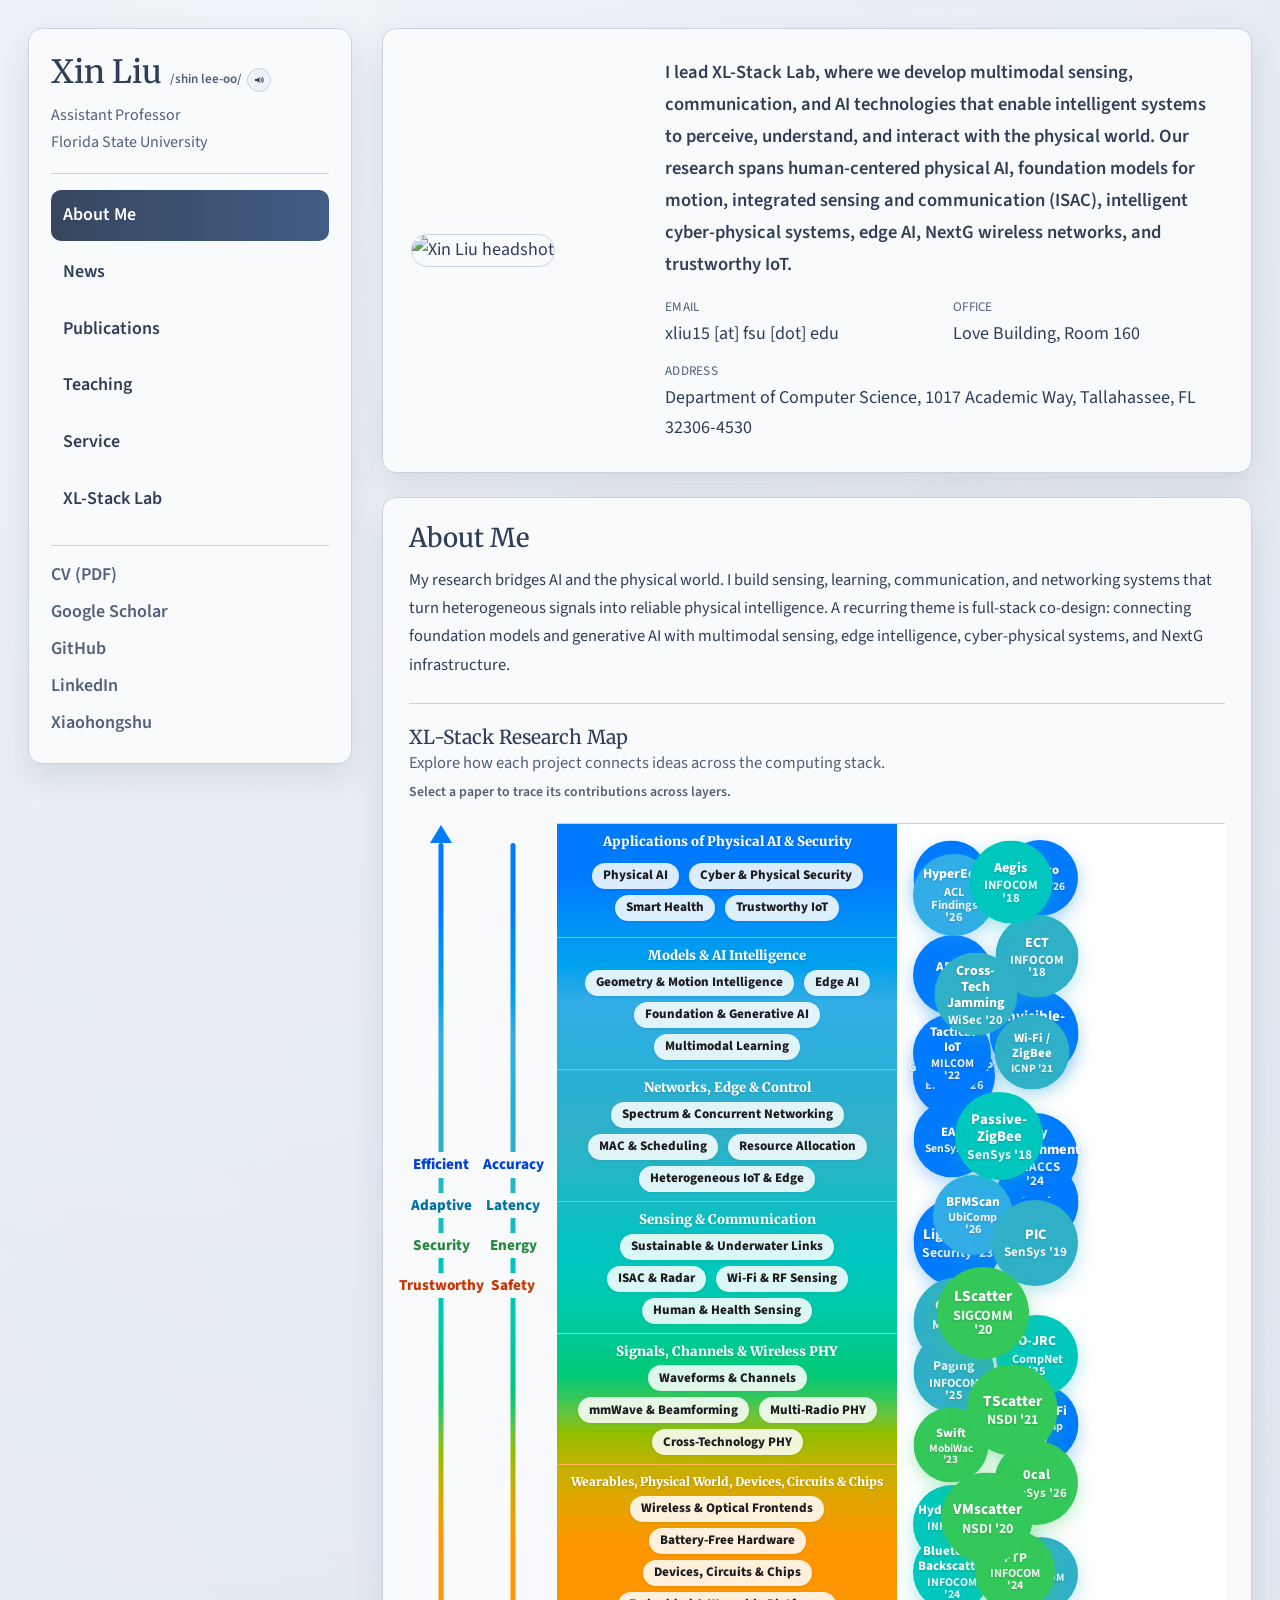
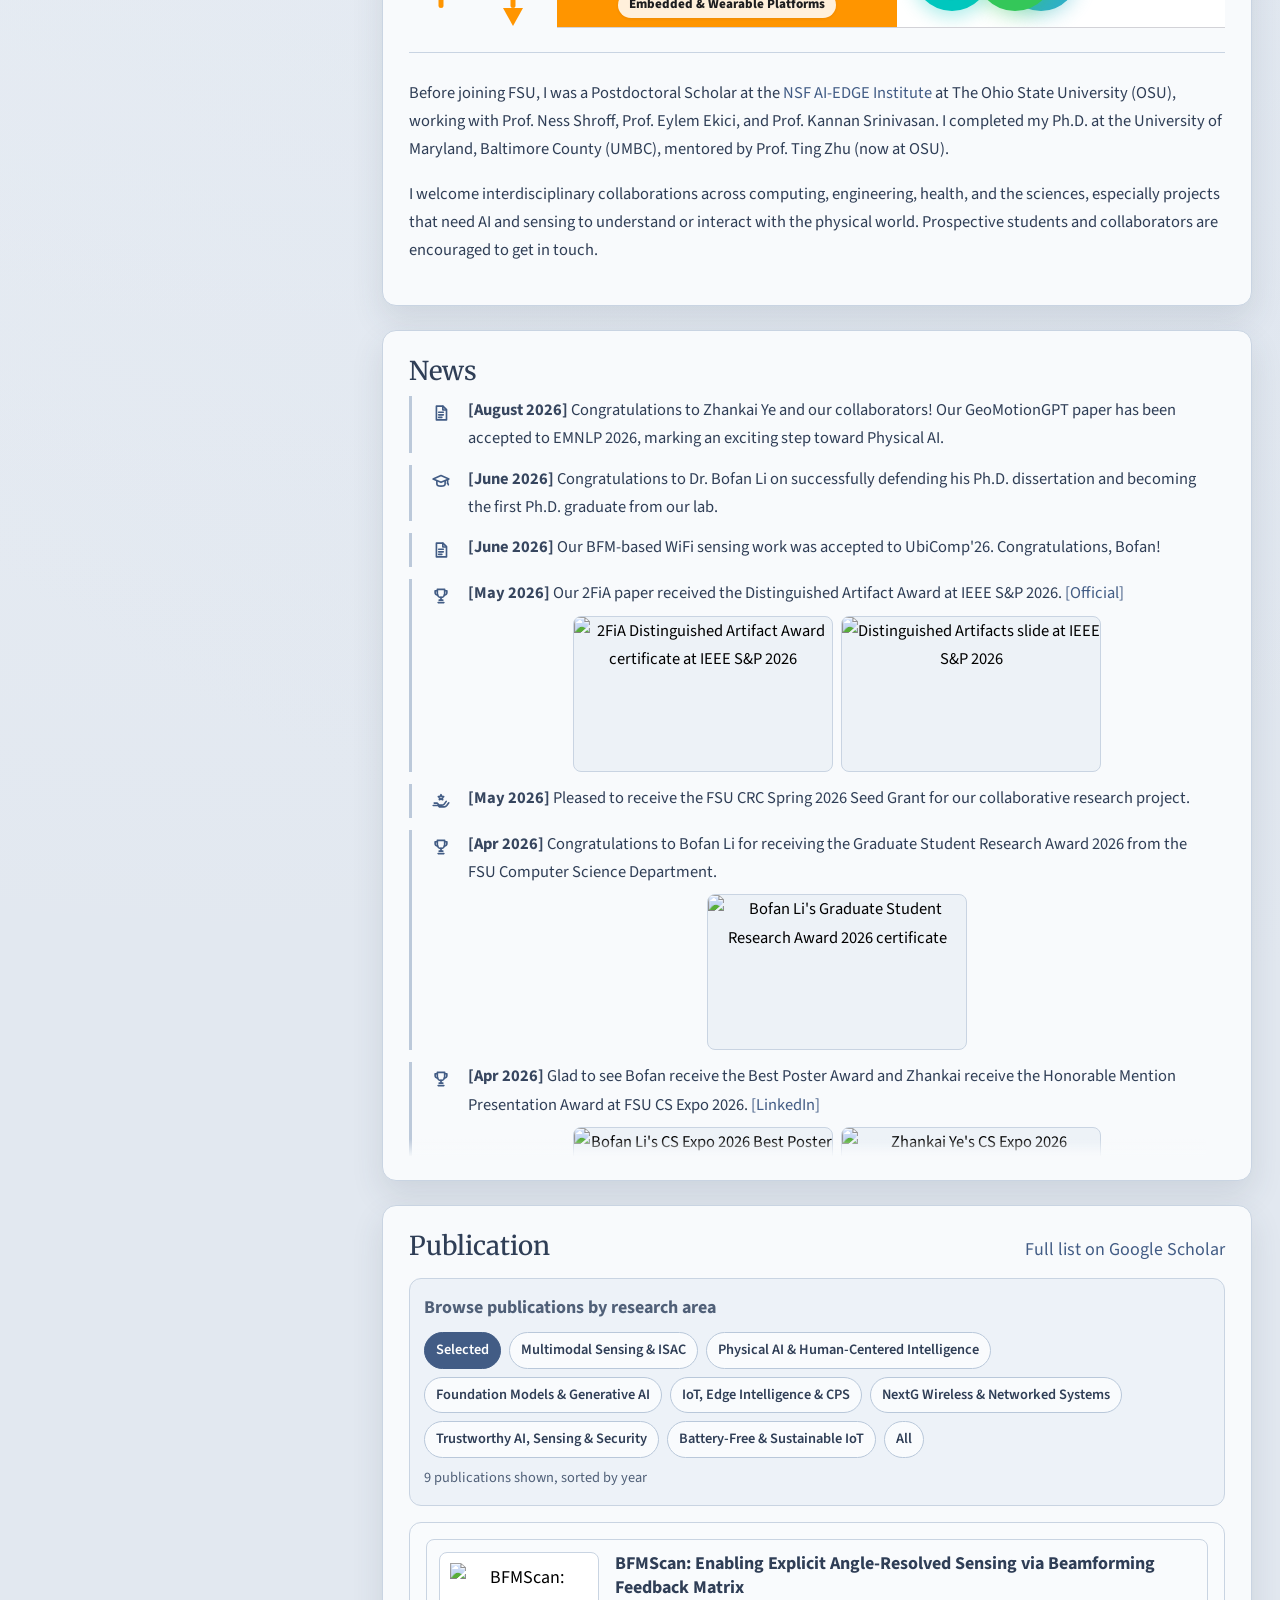
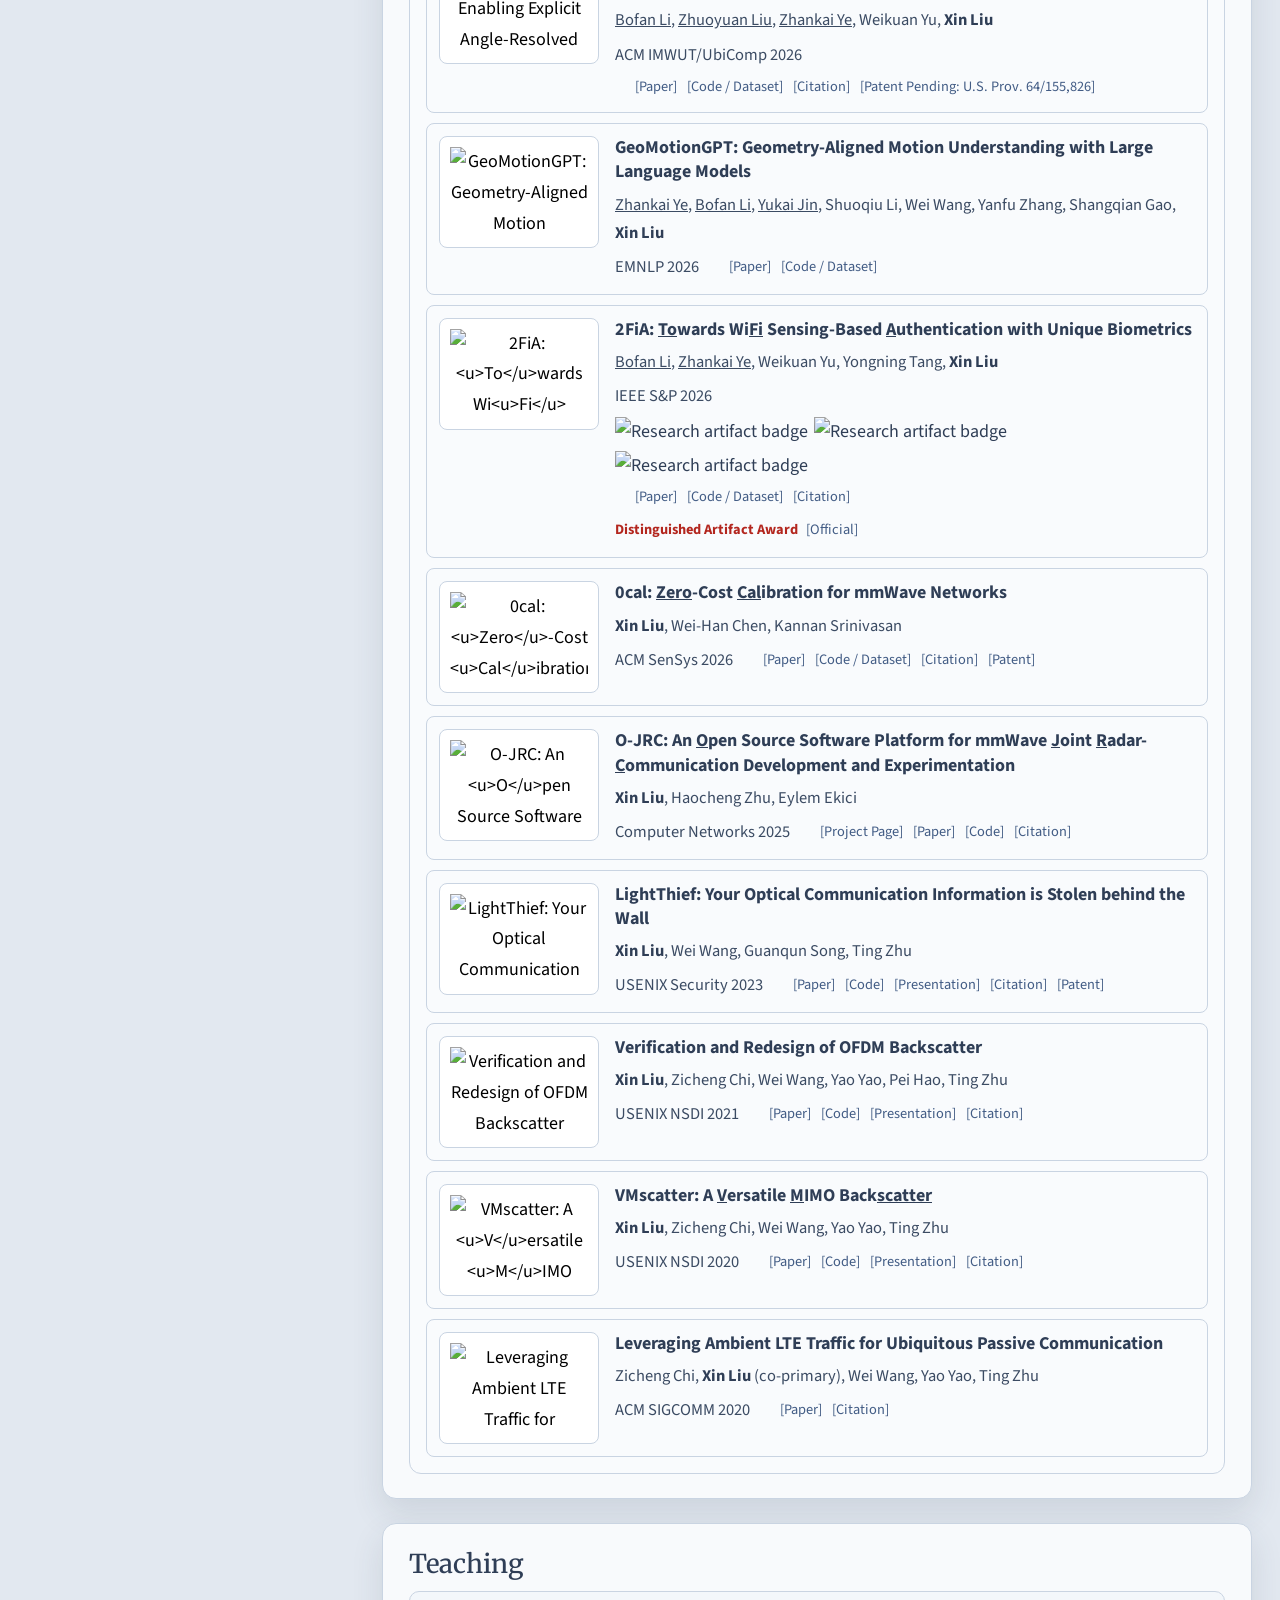
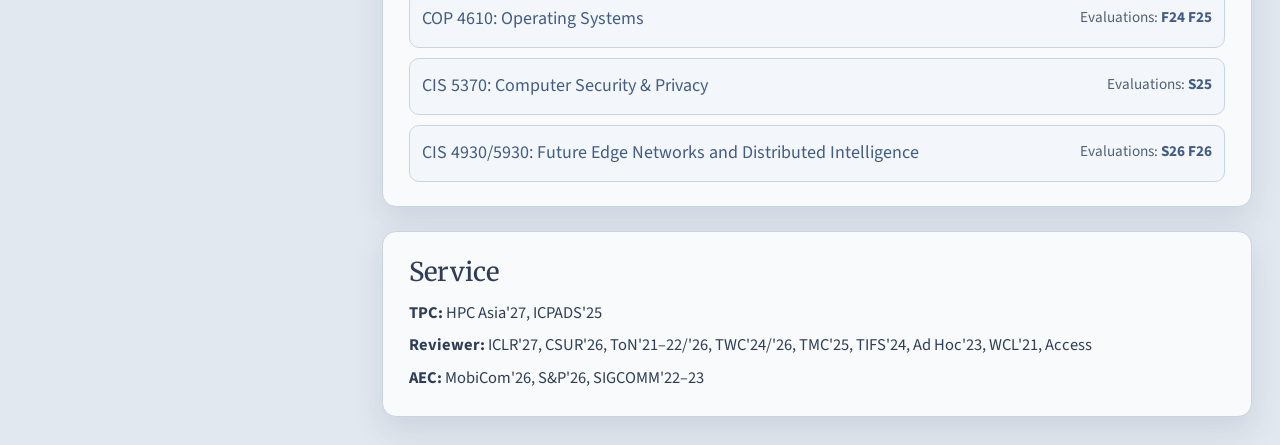
==== index.html @ 87cdba5b "List TraceQuery as arXiv 2026 with a Paper placeholder, like the other preprints" ====
<!DOCTYPE html>
<html lang="en">
<head>
  <!-- Google tag (gtag.js) -->
  <script async src="https://www.googletagmanager.com/gtag/js?id=G-74MLRBYPN3"></script>
  <script>
    window.dataLayer = window.dataLayer || [];
    function gtag(){dataLayer.push(arguments);}
    gtag('js', new Date());
    gtag('config', 'G-74MLRBYPN3');
  </script>

  <meta charset="UTF-8">
  <meta name="viewport" content="width=device-width, initial-scale=1.0">
  <title>Xin Liu | Physical AI, Multimodal Sensing, IoT &amp; NextG</title>
  <meta name="description" content="Xin Liu leads XL-Stack Lab at Florida State University, with research spanning physical AI, multimodal sensing, foundation models, human motion, IoT, edge intelligence, cyber-physical systems, integrated sensing and communication, NextG wireless networks, and trustworthy sensing.">
  <meta name="keywords" content="Xin Liu, physical AI, multimodal sensing, wireless sensing, WiFi sensing, RF sensing, foundation models, generative AI, human motion understanding, human motion generation, IoT, edge intelligence, cyber-physical systems, integrated sensing and communication, ISAC, NextG, wireless networks, trustworthy sensing, battery-free IoT">
  <link rel="icon" type="image/png" href="Figure/headshot.png">
  <link rel="preconnect" href="https://fonts.googleapis.com">
  <link rel="preconnect" href="https://fonts.gstatic.com" crossorigin>
  <link href="https://fonts.googleapis.com/css2?family=Merriweather:wght@700&family=Source+Sans+3:wght@400;500;600;700&display=swap" rel="stylesheet">
  <link rel="stylesheet" href="https://stackpath.bootstrapcdn.com/bootstrap/4.5.0/css/bootstrap.min.css">
  <link rel="stylesheet" href="css/homepage.css?v=20261010-service4">
</head>
<body>
  <div class="site-shell">
    <aside class="sidebar" aria-label="Section Navigation">
      <div class="sidebar-inner">
      <div class="brand-block">
        <h1 class="brand-name">
          <span class="name-text">Xin Liu</span>
          <span class="name-meta">
            <span class="pronunciation" aria-label="Pronunciation">/shin lee-oo/</span>
            <button class="audio-btn" id="play-name" type="button" aria-label="Play pronunciation" title="Play pronunciation">
              <svg viewBox="0 0 24 24" aria-hidden="true">
                <path d="M4 14h4l5 4V6L8 10H4z" fill="currentColor"></path>
                <path d="M16 9a4 4 0 0 1 0 6" fill="none" stroke="currentColor" stroke-width="2" stroke-linecap="round"></path>
                <path d="M18.5 6.5a7.5 7.5 0 0 1 0 11" fill="none" stroke="currentColor" stroke-width="2" stroke-linecap="round"></path>
              </svg>
            </button>
          </span>
        </h1>
        <p class="brand-role">
          <button class="brand-role-link" type="button" onclick="window.location.href='https://mapmyvisitors.com/web/1c5sw'" aria-label="Open website visitor analytics page">Assistant Professor</button><br>
          Florida State University
        </p>
      </div>
        <nav class="section-nav" id="section-nav">
          <a href="#about" class="section-link">About Me</a>
          <a href="#news" class="section-link">News</a>
          <div class="section-nav-item publication-nav-zone" id="publication-nav-zone">
            <a href="#publications" class="section-link" id="publication-nav-link">Publications</a>
            <div class="area-nav-block publication-area-panel" id="publication-area-panel" aria-hidden="true">
              <div id="area-nav-title" class="area-nav-title">Browse by Research Area</div>
              <nav id="area-nav" class="area-nav" aria-labelledby="area-nav-title"></nav>
            </div>
          </div>
          <a href="#teaching" class="section-link">Teaching</a>
          <a href="#service" class="section-link">Service</a>
          <a href="lab.html" class="section-link">XL-Stack Lab</a>
        </nav>
        <div class="sidebar-meta">
          <a href="./publication/cv_xinliu_fsu.pdf" target="_blank" rel="noopener noreferrer">CV (PDF)</a>
          <a href="https://scholar.google.com/citations?user=w-GyGM4AAAAJ&hl=en" target="_blank" rel="noopener noreferrer">Google Scholar</a>
          <a href="https://github.com/xlstacklab" target="_blank" rel="noopener noreferrer">GitHub</a>
          <a href="https://www.linkedin.com/in/xin-liu-57a834229/" target="_blank" rel="noopener noreferrer">LinkedIn</a>
          <a href="https://www.xiaohongshu.com/user/profile/6011a155000000000101c7c3" target="_blank" rel="noopener noreferrer">Xiaohongshu</a>
        </div>
      </div>
    </aside>

    <main class="content-area">
      <header class="hero" id="top">
        <div class="hero-photo-wrap">
          <img class="hero-photo" src="Figure/headshot.png" alt="Xin Liu headshot">
        </div>
        <div class="hero-content">
          <audio id="name-audio" src="Figure/name_pronun.mp3"></audio>
          <p class="hero-lead">
            I lead XL-Stack Lab, where we develop multimodal sensing, communication, and AI technologies that enable intelligent systems to perceive, understand, and interact with the physical world. Our research spans human-centered physical AI, foundation models for motion, integrated sensing and communication (ISAC), intelligent cyber-physical systems, edge AI, NextG wireless networks, and trustworthy IoT.
          </p>
          <div class="contact-grid">
            <div>
              <div class="contact-label">Email</div>
              <div>xliu15 [at] fsu [dot] edu</div>
            </div>
            <div>
              <div class="contact-label">Office</div>
              <div>Love Building, Room 160</div>
            </div>
            <div class="contact-wide">
              <div class="contact-label">Address</div>
              <div>Department of Computer Science, 1017 Academic Way, Tallahassee, FL 32306-4530</div>
            </div>
          </div>
        </div>
      </header>

      <section id="about" class="panel">
        <div class="panel-head">
          <h2>About Me</h2>
        </div>
        <p>
          My research bridges AI and the physical world. I build sensing, learning, communication, and networking systems that turn heterogeneous signals into reliable physical intelligence. A recurring theme is full-stack co-design: connecting foundation models and generative AI with multimodal sensing, edge intelligence, cyber-physical systems, and NextG infrastructure.
        </p>

        <div class="research-constellation" aria-labelledby="research-map-title">
          <div class="research-map-heading">
            <div>
              <h3 id="research-map-title">XL-Stack Research Map</h3>
              <p>Explore how each project connects ideas across the computing stack.</p>
            </div>
          </div>
          <div class="research-map-focus" aria-live="polite">
            <span class="research-map-prompt">Select a paper to trace its contributions across layers.</span>
          </div>
          <div class="research-map-layout">
            <div class="research-map-axis" aria-label="Cross-stack design objectives">
              <div class="research-axis-arrow research-axis-up">
                <span><b>Efficient</b><b>Adaptive</b><b>Security</b><b>Trustworthy</b></span>
              </div>
              <div class="research-axis-arrow research-axis-down">
                <span><b>Accuracy</b><b>Latency</b><b>Energy</b><b>Safety</b></span>
              </div>
            </div>
            <div class="research-map-canvas" id="research-map-canvas">
              <svg class="research-map-links" aria-hidden="true"></svg>
              <div class="research-map-layers" id="research-map-layers"></div>
              <div class="research-paper-cloud" id="research-paper-cloud" aria-label="Interactive publication map"></div>
            </div>
          </div>
        </div>

        <div class="xl-stack-figure" aria-labelledby="xl-stack-title" hidden aria-hidden="true">
          <div class="xl-stack-heading">
            <div>
              <h3 id="xl-stack-title">XL-Stack Research Architecture</h3>
              <p>From physical systems to physical intelligence, and from application intent back to implementation.</p>
            </div>
            <div class="xl-stack-objectives" aria-label="Cross-stack objectives">
              <span>Efficient</span>
              <span>Adaptive</span>
              <span>Secure</span>
              <span>Trustworthy</span>
            </div>
          </div>

          <div class="xl-stack-diagram">
            <aside class="xl-stack-flow xl-stack-flow-up" aria-label="Bottom-up capability synthesis">
              <div class="xl-flow-end xl-flow-end-top">
                <strong>Efficient · Adaptive<br>Secure · Trustworthy</strong>
              </div>
              <svg viewBox="0 0 150 720" preserveAspectRatio="none" aria-hidden="true">
                <path class="xl-flow-track" d="M132 682 C24 622 24 98 132 38"></path>
                <path class="xl-flow-motion" d="M132 682 C24 622 24 98 132 38"></path>
                <path class="xl-flow-leaf-tail" d="M132 682 C104 654 80 671 96 704 C108 728 128 710 132 682 Z"></path>
                <path class="xl-flow-arrowhead" d="M132 18 L96 72 L124 60 L139 91 L147 82 Z"></path>
              </svg>
              <div class="xl-flow-copy">
                <strong>Bottom-Up<br>Co-Design</strong>
              </div>
              <div class="xl-flow-end xl-flow-end-bottom">
                <strong>Physical Systems</strong>
              </div>
            </aside>

            <div class="xl-stack-core">
              <article class="xl-stack-band xl-stack-layer-6">
                <h4>Applications of Physical AI &amp; Security</h4>
                <div class="xl-stack-topic-grid">
                  <section class="xl-stack-topic">
                    <strong>Human-Centered Physical AI</strong>
                    <div class="xl-stack-work-list">
                      <button type="button" class="stack-paper-link" data-publication-query="mugen">MUGEN <small>(arXiv 2026)</small></button>
                      <button type="button" class="stack-paper-link" data-publication-query="geomotiongpt">GeoMotionGPT <small>(EMNLP 2026)</small></button>
                      <button type="button" class="stack-paper-link" data-publication-query="arise">ARiSE <small>(IEEE FG 2026)</small></button>
                    </div>
                  </section>
                  <section class="xl-stack-topic">
                    <strong>Cyber &amp; Physical Security</strong>
                    <div class="xl-stack-work-list">
                      <button type="button" class="stack-paper-link" data-publication-query="2fia">2FiA <small>(IEEE S&amp;P 2026)</small></button>
                      <button type="button" class="stack-paper-link" data-publication-query="lightthief">LightThief <small>(USENIX Security 2023)</small></button>
                      <button type="button" class="stack-paper-link" data-publication-query="i can see the light">Invisible-Light Attacks <small>(ACM CCS 2021)</small></button>
                    </div>
                  </section>
                  <section class="xl-stack-topic">
                    <strong>Trustworthy IoT</strong>
                    <div class="xl-stack-work-list">
                      <button type="button" class="stack-paper-link" data-publication-query="key establishment">Key Establishment <small>(ACM ASIACCS 2024)</small></button>
                      <button type="button" class="stack-paper-link" data-publication-query="secured protocol">Tactical IoT Security <small>(IEEE MILCOM 2022)</small></button>
                      <button type="button" class="stack-paper-link" data-publication-query="countering cross-technology">Cross-Technology Jamming <small>(ACM WiSec 2020)</small></button>
                      <span class="stack-paper-entry">Fresco <small>(IEEE ICCCN 2026)</small></span>
                    </div>
                  </section>
                  <section class="xl-stack-topic">
                    <strong>Smart Health &amp; Human Sensing</strong>
                    <div class="xl-stack-work-list">
                      <button type="button" class="stack-paper-link" data-publication-query="mural-fi">MURAL-Fi <small>(ACM UbiComp 2026)</small></button>
                      <button type="button" class="stack-paper-link" data-publication-query="ear:">EAR <small>(ACM SenSys 2018)</small></button>
                    </div>
                  </section>
                </div>
              </article>

              <article class="xl-stack-band xl-stack-layer-5">
                <h4>Models &amp; AI Intelligence</h4>
                <div class="xl-stack-topic-grid">
                  <section class="xl-stack-topic">
                    <strong>Foundation &amp; Generative AI</strong>
                    <div class="xl-stack-work-list">
                      <button type="button" class="stack-paper-link" data-publication-query="mugen">MUGEN <small>(arXiv 2026)</small></button>
                      <button type="button" class="stack-paper-link" data-publication-query="geomotiongpt">GeoMotionGPT <small>(EMNLP 2026)</small></button>
                      <button type="button" class="stack-paper-link" data-publication-query="hyperedit">HyperEdit <small>(2025)</small></button>
                    </div>
                  </section>
                  <section class="xl-stack-topic">
                    <strong>Geometry &amp; Motion Intelligence</strong>
                    <div class="xl-stack-work-list">
                      <button type="button" class="stack-paper-link" data-publication-query="arise">ARiSE <small>(IEEE FG 2026)</small></button>
                      <button type="button" class="stack-paper-link" data-publication-query="mugen">MUGEN <small>(arXiv 2026)</small></button>
                      <button type="button" class="stack-paper-link" data-publication-query="geomotiongpt">GeoMotionGPT <small>(EMNLP 2026)</small></button>
                    </div>
                  </section>
                  <section class="xl-stack-topic">
                    <strong>Multimodal &amp; Edge AI</strong>
                    <div class="xl-stack-work-list">
                      <span class="stack-paper-entry">BFMScan <small>(ACM UbiComp 2026)</small></span>
                      <button type="button" class="stack-paper-link" data-publication-query="arise">ARiSE <small>(IEEE FG 2026)</small></button>
                    </div>
                  </section>
                </div>
              </article>

              <article class="xl-stack-band xl-stack-layer-4">
                <h4>Networks, Edge &amp; Control</h4>
                <div class="xl-stack-topic-grid">
                  <section class="xl-stack-topic">
                    <strong>MAC, Scheduling &amp; Resources</strong>
                    <div class="xl-stack-work-list">
                      <button type="button" class="stack-paper-link" data-publication-query="energy-efficient paging">Energy-Efficient Paging <small>(IEEE INFOCOM 2025)</small></button>
                      <button type="button" class="stack-paper-link" data-publication-query="chiron">Chiron <small>(ACM MobiSys 2018)</small></button>
                    </div>
                  </section>
                  <section class="xl-stack-topic">
                    <strong>Heterogeneous IoT &amp; Edge</strong>
                    <div class="xl-stack-work-list">
                      <button type="button" class="stack-paper-link" data-publication-query="parallel inclusive">PIC <small>(ACM SenSys 2019)</small></button>
                      <button type="button" class="stack-paper-link" data-publication-query="crf:">CRF <small>(IEEE INFOCOM 2019)</small></button>
                      <button type="button" class="stack-paper-link" data-publication-query="exploiting wi-fi ap">Wi-Fi / ZigBee Dissemination <small>(IEEE ICNP 2021)</small></button>
                    </div>
                  </section>
                  <section class="xl-stack-topic">
                    <strong>Spectrum &amp; Concurrent Networking</strong>
                    <div class="xl-stack-work-list">
                      <button type="button" class="stack-paper-link" data-publication-query="ect:">ECT <small>(IEEE INFOCOM 2018)</small></button>
                      <button type="button" class="stack-paper-link" data-publication-query="countering cross-technology">Cross-Technology Jamming <small>(ACM WiSec 2020)</small></button>
                      <button type="button" class="stack-paper-link" data-publication-query="o-jrc">O-JRC <small>(Computer Networks 2025)</small></button>
                    </div>
                  </section>
                </div>
              </article>

              <article class="xl-stack-band xl-stack-layer-3">
                <h4>Sensing &amp; Communication</h4>
                <div class="xl-stack-topic-grid">
                  <section class="xl-stack-topic">
                    <strong>Wi-Fi &amp; RF Sensing</strong>
                    <div class="xl-stack-work-list">
                      <span class="stack-paper-entry">BFMScan <small>(ACM UbiComp 2026)</small></span>
                      <button type="button" class="stack-paper-link" data-publication-query="2fia">2FiA <small>(IEEE S&amp;P 2026)</small></button>
                      <button type="button" class="stack-paper-link" data-publication-query="mural-fi">MURAL-Fi <small>(ACM UbiComp 2026)</small></button>
                      <button type="button" class="stack-paper-link" data-publication-query="ear:">EAR <small>(ACM SenSys 2018)</small></button>
                    </div>
                  </section>
                  <section class="xl-stack-topic">
                    <strong>ISAC &amp; Radar-Communication</strong>
                    <div class="xl-stack-work-list">
                      <button type="button" class="stack-paper-link" data-publication-query="o-jrc">O-JRC <small>(Computer Networks 2025)</small></button>
                      <button type="button" class="stack-paper-link" data-publication-query="aegis:">Aegis <small>(IEEE INFOCOM 2018)</small></button>
                    </div>
                  </section>
                  <section class="xl-stack-topic">
                    <strong>Cross-Technology &amp; Sustainable Links</strong>
                    <div class="xl-stack-work-list">
                      <button type="button" class="stack-paper-link" data-publication-query="hydrochirp">HydroChirp <small>(IEEE INFOCOM 2026)</small></button>
                      <button type="button" class="stack-paper-link" data-publication-query="passive-zigbee">Passive-ZigBee <small>(ACM SenSys 2018)</small></button>
                      <button type="button" class="stack-paper-link" data-publication-query="efficient two-way">Bluetooth Backscatter <small>(IEEE INFOCOM 2024)</small></button>
                    </div>
                  </section>
                </div>
              </article>

              <article class="xl-stack-band xl-stack-layer-2">
                <h4>Signals, Channels &amp; Wireless PHY</h4>
                <div class="xl-stack-topic-grid">
                  <section class="xl-stack-topic">
                    <strong>mmWave &amp; Beamforming</strong>
                    <div class="xl-stack-work-list">
                      <button type="button" class="stack-paper-link" data-publication-query="0cal">0cal <small>(ACM SenSys 2026)</small></button>
                      <button type="button" class="stack-paper-link" data-publication-query="ftp:">FTP <small>(IEEE INFOCOM 2024)</small></button>
                      <button type="button" class="stack-paper-link" data-publication-query="fast and optimal">Swift <small>(ACM MobiWac 2023)</small></button>
                    </div>
                  </section>
                  <section class="xl-stack-topic">
                    <strong>Waveforms &amp; Channels</strong>
                    <div class="xl-stack-work-list">
                      <button type="button" class="stack-paper-link" data-publication-query="hydrochirp">HydroChirp <small>(IEEE INFOCOM 2026)</small></button>
                      <button type="button" class="stack-paper-link" data-publication-query="verification and redesign">TScatter <small>(USENIX NSDI 2021)</small></button>
                      <button type="button" class="stack-paper-link" data-publication-query="leveraging ambient lte">LScatter <small>(ACM SIGCOMM 2020)</small></button>
                    </div>
                  </section>
                  <section class="xl-stack-topic">
                    <strong>Multi-Radio PHY</strong>
                    <div class="xl-stack-work-list">
                      <button type="button" class="stack-paper-link" data-publication-query="vmscatter">VMscatter <small>(USENIX NSDI 2020)</small></button>
                      <button type="button" class="stack-paper-link" data-publication-query="efficient two-way">Bluetooth Backscatter <small>(IEEE INFOCOM 2024)</small></button>
                      <button type="button" class="stack-paper-link" data-publication-query="aegis:">Aegis <small>(IEEE INFOCOM 2018)</small></button>
                    </div>
                  </section>
                </div>
              </article>

              <article class="xl-stack-band xl-stack-layer-1">
                <h4>Wearables, Physical World, Devices, Circuits &amp; Chips</h4>
                <div class="xl-stack-topic-grid">
                  <section class="xl-stack-topic">
                    <strong>Battery-Free Devices &amp; Circuits</strong>
                    <div class="xl-stack-work-list">
                      <button type="button" class="stack-paper-link" data-publication-query="vmscatter">VMscatter <small>(USENIX NSDI 2020)</small></button>
                      <button type="button" class="stack-paper-link" data-publication-query="verification and redesign">TScatter <small>(USENIX NSDI 2021)</small></button>
                      <button type="button" class="stack-paper-link" data-publication-query="leveraging ambient lte">LScatter <small>(ACM SIGCOMM 2020)</small></button>
                      <button type="button" class="stack-paper-link" data-publication-query="passive-zigbee">Passive-ZigBee <small>(ACM SenSys 2018)</small></button>
                    </div>
                  </section>
                  <section class="xl-stack-topic">
                    <strong>Wireless &amp; Optical Interfaces</strong>
                    <div class="xl-stack-work-list">
                      <button type="button" class="stack-paper-link" data-publication-query="lightthief">LightThief <small>(USENIX Security 2023)</small></button>
                      <button type="button" class="stack-paper-link" data-publication-query="0cal">0cal <small>(ACM SenSys 2026)</small></button>
                      <button type="button" class="stack-paper-link" data-publication-query="o-jrc">O-JRC <small>(Computer Networks 2025)</small></button>
                    </div>
                  </section>
                  <section class="xl-stack-topic">
                    <strong>Embedded, Wearable &amp; Edge Hardware</strong>
                    <div class="xl-stack-work-list">
                      <button type="button" class="stack-paper-link" data-publication-query="efficient two-way">Bluetooth Backscatter <small>(IEEE INFOCOM 2024)</small></button>
                      <button type="button" class="stack-paper-link" data-publication-query="energy-efficient paging">Energy-Efficient Paging <small>(IEEE INFOCOM 2025)</small></button>
                      <button type="button" class="stack-paper-link" data-publication-query="arise">ARiSE <small>(IEEE FG 2026)</small></button>
                    </div>
                  </section>
                </div>
              </article>
            </div>

            <aside class="xl-stack-flow xl-stack-flow-down" aria-label="Top-down system guidance">
              <div class="xl-flow-end xl-flow-end-top">
                <strong>Application Goals</strong>
                <span>Task · Accuracy · Latency · Energy · Safety</span>
              </div>
              <svg viewBox="0 0 150 720" preserveAspectRatio="none" aria-hidden="true">
                <path class="xl-flow-track" d="M18 38 C126 98 126 622 18 682"></path>
                <path class="xl-flow-motion" d="M18 38 C126 98 126 622 18 682"></path>
                <path class="xl-flow-leaf-tail" d="M18 38 C46 10 70 27 54 60 C42 84 22 66 18 38 Z"></path>
                <path class="xl-flow-arrowhead" d="M18 702 L54 648 L26 660 L11 629 L3 638 Z"></path>
              </svg>
              <div class="xl-flow-copy">
                <strong>Top-Down<br>Optimization</strong>
              </div>
              <div class="xl-flow-end xl-flow-end-bottom">
                <strong>Co-Optimized<br>Implementation</strong>
              </div>
            </aside>
          </div>
        </div>

        <p>
          Before joining FSU, I was a Postdoctoral Scholar at the
          <a href="https://aiedge.osu.edu/" target="_blank" rel="noopener noreferrer">NSF AI-EDGE Institute</a>
          at The Ohio State University (OSU), working with Prof. Ness Shroff, Prof. Eylem Ekici, and Prof. Kannan Srinivasan. I completed my Ph.D. at the University of Maryland, Baltimore County (UMBC), mentored by Prof. Ting Zhu (now at OSU).
        </p>
        <p>
          I welcome interdisciplinary collaborations across computing, engineering, health, and the sciences, especially projects that need AI and sensing to understand or interact with the physical world. Prospective students and collaborators are encouraged to get in touch.
        </p>

      </section>

      <section id="news" class="panel news-panel">
        <div class="panel-head">
          <h2>News</h2>
        </div>
        <div id="news-list" class="timeline news-scroll" aria-label="Scrollable news list"></div>
      </section>

      <section id="publications" class="panel">
        <div class="panel-head">
          <h2>Publication</h2>
          <a href="https://scholar.google.com/citations?user=w-GyGM4AAAAJ&hl=en" target="_blank" rel="noopener noreferrer">Full list on Google Scholar</a>
        </div>

        <div class="pub-controls">
          <div class="pub-filter-title">Browse publications by research area</div>
          <div id="pub-filters" class="pub-filters" aria-label="Publication Filters"></div>
          <div id="pub-result-meta" class="pub-result-meta"></div>
        </div>

        <div id="publication-groups" class="publication-groups"></div>
      </section>

      <section id="teaching" class="panel">
        <div class="panel-head">
          <h2>Teaching</h2>
        </div>
        <div id="teaching-list" class="teaching-list"></div>
      </section>

      <section id="service" class="panel">
        <div class="panel-head">
          <h2>Service</h2>
        </div>
        <div id="service-list" class="service-list"></div>
      </section>

    </main>
  </div>

  <div class="citation-modal" id="citation-modal" aria-hidden="true">
    <div class="citation-modal-backdrop" data-citation-close></div>
    <div class="citation-modal-dialog" role="dialog" aria-modal="true" aria-labelledby="citation-modal-title">
      <div class="citation-modal-head">
        <div>
          <h3 id="citation-modal-title">Citation</h3>
          <div class="citation-modal-format">BibTeX</div>
        </div>
        <button class="citation-modal-close" type="button" data-citation-close aria-label="Close citation modal">&times;</button>
      </div>
      <div class="citation-modal-actions">
        <button id="citation-copy" type="button" disabled>Copy</button>
        <button id="citation-download" type="button" disabled>Download</button>
      </div>
      <pre class="citation-modal-body"><code id="citation-text"></code></pre>
    </div>
  </div>

  <script src="https://code.jquery.com/jquery-3.5.1.slim.min.js"></script>
  <script src="https://stackpath.bootstrapcdn.com/bootstrap/4.5.0/js/bootstrap.bundle.min.js"></script>
  <script src="js/homepage.js?v=20261011-tq-arxiv"></script>
  <div style="display: none;" aria-hidden="true">
    <script type="text/javascript" id="mapmyvisitors" src="https://mapmyvisitors.com/map.js?d=RX6JZVxpvzyAHlsWxTEyKE_hWPQXmGtbEacN4FuhKgY&cl=ffffff&w=a"></script>
  </div>
</body>
</html>
---- css/homepage.css ----
:root {
  --bg: #e2e8f0;
  --panel-bg: #f8fafc;
  --ink: #2f3e56;
  --muted: #506078;
  --accent: #425c85;
  --accent-strong: #37465f;
  --accent-deep: #2f3e56;
  --accent-soft: #d8e1ee;
  --line: #c9d4e2;
  --shadow: 0 14px 32px rgba(47, 62, 86, 0.12);
  --radius: 14px;
}

* {
  box-sizing: border-box;
}

html {
  scroll-behavior: smooth;
}

body {
  margin: 0;
  font-family: "Source Sans 3", sans-serif;
  font-size: 18px;
  background:
    radial-gradient(circle at 20% 0%, #eef3f8, transparent 48%),
    radial-gradient(circle at 95% 10%, #d7dfeb, transparent 42%),
    var(--bg);
  color: var(--ink);
  line-height: 1.72;
}

body.citation-modal-open,
body.news-image-modal-open,
body.publication-image-modal-open {
  overflow: hidden;
}

a {
  color: var(--accent);
}

.site-shell {
  display: grid;
  grid-template-columns: 324px minmax(0, 1fr);
  gap: 30px;
  max-width: 1540px;
  margin: 0 auto;
  padding: 28px;
}

.sidebar {
  position: relative;
  min-width: 0;
}

.content-area {
  min-width: 0;
}

.sidebar-inner {
  position: sticky;
  top: 20px;
  background: var(--panel-bg);
  border: 1px solid var(--line);
  border-radius: var(--radius);
  box-shadow: var(--shadow);
  padding: 24px 22px;
  max-height: calc(100vh - 40px);
  overflow: auto;
}

.brand-block {
  border-bottom: 1px solid var(--line);
  padding-bottom: 16px;
  margin-bottom: 16px;
}

.brand-name {
  font-family: "Merriweather", serif;
  font-size: 2rem;
  margin: 0;
  line-height: 1.2;
  display: flex;
  align-items: baseline;
  gap: 8px;
  flex-wrap: nowrap;
}

.name-text {
  white-space: nowrap;
}

.name-meta {
  display: inline-flex;
  align-items: center;
  gap: 5px;
  white-space: nowrap;
  font-family: "Source Sans 3", sans-serif;
  font-weight: 600;
}

.brand-role {
  margin: 10px 0 0;
  color: var(--muted);
  font-size: 1rem;
}

.brand-role-link {
  appearance: none;
  -webkit-appearance: none;
  border: 0;
  background: transparent;
  padding: 0;
  margin: 0;
  color: inherit;
  font: inherit;
  text-decoration: none;
  cursor: inherit;
}

.brand-role-link:hover {
  color: inherit;
  text-decoration: none;
}

.brand-role-link:focus-visible {
  outline: none;
}

.section-nav {
  display: flex;
  flex-direction: column;
  gap: 6px;
}

.section-nav-item {
  min-width: 0;
}

.section-nav-item .section-link {
  display: block;
}

.section-link {
  border-radius: 10px;
  padding: 10px 12px;
  font-weight: 600;
  color: var(--accent-deep);
  text-decoration: none;
  transition: transform 0.2s ease, background-color 0.2s ease;
}

.section-link:hover {
  background: #dde5ef;
  transform: translateX(3px);
  text-decoration: none;
}

.section-link.active {
  color: #ffffff;
  background: linear-gradient(90deg, var(--accent-strong) 0%, var(--accent) 100%);
}

.publication-nav-zone.is-open .section-link:not(.active) {
  background: #dde5ef;
  transform: translateX(3px);
  text-decoration: none;
}

.area-nav-block {
  margin: 0 0 0 12px;
}

.publication-area-panel {
  max-height: 0;
  opacity: 0;
  overflow: hidden;
  padding-top: 0;
  pointer-events: none;
  transform: translateY(-4px);
  transition: max-height 0.18s ease, opacity 0.16s ease, transform 0.16s ease, padding-top 0.16s ease;
}

.publication-area-panel.is-open {
  max-height: 430px;
  padding-top: 7px;
  opacity: 1;
  pointer-events: auto;
  transform: translateY(0);
}

.area-nav-title {
  font-size: 0.78rem;
  letter-spacing: 0.02em;
  color: var(--muted);
  text-transform: uppercase;
  font-weight: 700;
  margin-bottom: 7px;
}

.area-nav {
  display: grid;
  gap: 2px;
  margin-left: 3px;
  padding-left: 13px;
  border-left: 1px solid rgba(80, 96, 120, 0.32);
}

.area-nav-link {
  appearance: none;
  -webkit-appearance: none;
  position: relative;
  width: 100%;
  border: 0;
  background: transparent;
  color: var(--muted);
  padding: 2px 0 2px 10px;
  font: inherit;
  font-size: 0.88rem;
  font-weight: 600;
  line-height: 1.3;
  text-align: left;
  white-space: normal;
  cursor: pointer;
  transition: color 0.16s ease, transform 0.16s ease;
}

.area-nav-link::before {
  content: "";
  position: absolute;
  left: -13px;
  top: 50%;
  width: 9px;
  border-top: 1px solid rgba(80, 96, 120, 0.28);
  transform: translateY(-50%);
}

.area-nav-link.active,
.area-nav-link:hover {
  color: var(--accent-deep);
  transform: translateX(2px);
}

.area-nav-link.active {
  font-weight: 700;
}

.area-nav-link.active::before,
.area-nav-link:hover::before {
  border-color: var(--accent);
}

.area-nav-link:focus-visible {
  outline: 2px solid var(--accent);
  outline-offset: 2px;
}

.sidebar-meta {
  margin-top: 20px;
  border-top: 1px solid var(--line);
  padding-top: 14px;
  display: grid;
  gap: 6px;
}

.sidebar-meta a {
  text-decoration: none;
  color: var(--muted);
  font-weight: 600;
}

.content-area {
  display: grid;
  gap: 24px;
  max-width: 1180px;
}

.hero,
.panel {
  background: var(--panel-bg);
  border-radius: var(--radius);
  border: 1px solid var(--line);
  box-shadow: var(--shadow);
}

.hero {
  display: grid;
  grid-template-columns: 230px 1fr;
  gap: 24px;
  padding: 28px;
  align-items: center;
}

.hero-photo-wrap {
  position: relative;
}

.hero-photo {
  width: 100%;
  border-radius: 16px;
  border: 1px solid var(--line);
}

.hero-content h2 {
  margin: 0;
  font-size: 1.4rem;
}

.research-constellation {
  margin: 24px 0 26px;
  padding: 22px 0 24px;
  border-top: 1px solid var(--line);
  border-bottom: 1px solid var(--line);
}

.research-map-heading {
  display: flex;
  align-items: flex-start;
  justify-content: space-between;
  gap: 16px;
  margin-bottom: 8px;
}

.research-map-heading h3 {
  margin: 0 0 3px;
  color: var(--accent-deep);
  font-family: "Merriweather", serif;
  font-size: 1.2rem;
}

.research-map-heading p,
.research-map-focus {
  margin: 0;
  color: var(--muted);
  font-size: 0.86rem;
  line-height: 1.4;
}

.research-map-focus {
  min-height: 30px;
  margin-bottom: 10px;
  font-weight: 600;
}

.research-map-focus strong {
  color: var(--accent-deep);
}

.research-map-focus .research-path-separator {
  padding: 0 5px;
  color: #8a99ac;
}

.research-map-layout {
  display: grid;
  grid-template-columns: 136px minmax(0, 1fr);
  gap: 12px;
  align-items: stretch;
}

.research-map-axis {
  /* Same six layer colors, positioned at each layer's centre so the axis
     gradient lines up with the stack beside it. */
  --axis-stops:
    #007aff 0%, #007aff 8.33%, #32ade6 25%, #30b0c7 41.67%,
    #00c7be 58.33%, #34c759 75%, #ff9500 91.67%, #ff9500 100%;
  --axis-top: #007aff;
  --axis-bottom: #ff9500;
  display: grid;
  grid-template-columns: 1fr 1fr;
  gap: 8px;
  min-height: 680px;
}

.research-axis-arrow {
  position: relative;
  min-width: 0;
  color: #1d1d1f;
}

.research-axis-arrow::before {
  content: "";
  position: absolute;
  left: 50%;
  top: 20px;
  bottom: 20px;
  width: 5px;
  border-radius: 999px;
  background: linear-gradient(180deg in oklch, var(--axis-stops));
  transform: translateX(-50%);
}

.research-axis-up::before {
  left: 50%;
}

.research-axis-down::before {
  left: 50%;
}

.research-axis-arrow::after {
  content: "";
  position: absolute;
  left: 50%;
  width: 0;
  height: 0;
  border-right: 10px solid transparent;
  border-left: 10px solid transparent;
  transform: translateX(-50%);
}

.research-axis-up::after {
  left: 50%;
  top: 2px;
  border-bottom: 0;
  border-top: 0;
  border-right-width: 11px;
  border-left-width: 11px;
  border-bottom: 18px solid var(--axis-top);
}

.research-axis-down::after {
  left: 50%;
  bottom: 2px;
  border-top: 18px solid var(--axis-bottom);
}

.research-axis-arrow span {
  position: absolute;
  left: 50%;
  top: 50%;
  z-index: 1;
  display: flex;
  flex-direction: column;
  align-items: center;
  gap: 15px;
  width: 104px;
  padding: 4px 0;
  background: transparent;
  font-size: 0.95rem;
  font-weight: 800;
  letter-spacing: 0;
  line-height: 1;
  white-space: nowrap;
}

/* Opaque panel-colored labels cut the line into segments: it stops before
   each word and picks up again after it. */
.research-axis-arrow span b {
  position: relative;
  display: block;
  padding: 5px 7px;
  border-radius: 999px;
  background: var(--panel-bg);
  font: inherit;
  text-align: center;
}

/* Apple's accessible light-mode variants of the same four layer hues. */
.research-axis-arrow span b:nth-child(1) { color: #0040dd; }
.research-axis-arrow span b:nth-child(2) { color: #0071a4; }
.research-axis-arrow span b:nth-child(3) { color: #248a3d; }
.research-axis-arrow span b:nth-child(4) { color: #c93400; }

.research-axis-up span,
.research-axis-down span {
  transform: translate(-50%, -50%);
}

.research-map-canvas {
  --map-accent: #007aff;
  position: relative;
  display: grid;
  grid-template-columns: minmax(340px, 0.4fr) minmax(0, 0.6fr);
  min-width: 0;
  min-height: 680px;
  overflow: hidden;
  border-block: 1px solid #d2d2d7;
  background: #ffffff;
}

.research-map-links {
  position: absolute;
  inset: 0;
  z-index: 3;
  width: 100%;
  height: 100%;
  overflow: visible;
  pointer-events: none;
}

.research-map-path-shadow,
.research-map-path {
  fill: none;
  stroke-linecap: round;
}

.research-map-path-shadow {
  stroke: rgba(255, 255, 255, 0.92);
  stroke-width: 9;
}

.research-map-path {
  stroke: #007aff;
  stroke-width: 3.5;
  stroke-dasharray: 9 7;
  animation: research-path-flow 1.7s linear infinite;
}

.research-map-layers {
  position: relative;
  z-index: 2;
  grid-column: 1;
  min-width: 0;
}

/* Apple HIG system colors (systemBlue -> Cyan -> Teal -> Mint -> Green ->
   Orange). Each layer blends toward its neighbours so the whole column reads
   as one continuous gradient. */
.research-map-layer {
  --layer-color: #007aff;
  --layer-prev: var(--layer-color);
  --layer-next: var(--layer-color);
  display: flex;
  flex-direction: column;
  min-height: 113.33px;
  border-top: 1px solid rgba(255, 255, 255, 0.32);
  background: linear-gradient(
    180deg in oklch,
    color-mix(in oklch, var(--layer-prev), var(--layer-color)),
    var(--layer-color) 50%,
    color-mix(in oklch, var(--layer-color), var(--layer-next))
  );
}

.research-map-layer:first-child {
  border-top: 0;
}

.research-map-layer[data-layer="applications"] { --layer-color: #007aff; --layer-next: #32ade6; }
.research-map-layer[data-layer="models"] { --layer-color: #32ade6; --layer-prev: #007aff; --layer-next: #30b0c7; }
.research-map-layer[data-layer="networks"] { --layer-color: #30b0c7; --layer-prev: #32ade6; --layer-next: #00c7be; }
.research-map-layer[data-layer="sensing"] { --layer-color: #00c7be; --layer-prev: #30b0c7; --layer-next: #34c759; }
.research-map-layer[data-layer="signals"] { --layer-color: #34c759; --layer-prev: #00c7be; --layer-next: #ff9500; }
.research-map-layer[data-layer="physical"] { --layer-color: #ff9500; --layer-prev: #34c759; }

.research-map-layer h4 {
  margin: 0;
  padding: 10px 8px 3px;
  color: #ffffff;
  font-family: "Merriweather", serif;
  font-size: 0.82rem;
  font-weight: 900;
  line-height: 1.2;
  text-align: center;
  text-shadow: 0 1px 2px rgba(0, 0, 0, 0.18);
  white-space: nowrap;
  transition: opacity 0.22s ease, color 0.22s ease;
}

.research-map-layer[data-layer="physical"] h4 {
  font-size: 0.75rem;
}

.research-map-network {
  display: flex;
  flex: 1;
  align-items: center;
  min-width: 0;
  padding: 3px 10px 9px;
}

.research-map-concepts {
  display: flex;
  flex: 1;
  align-items: center;
  justify-content: center;
  flex-wrap: wrap;
  gap: 6px 10px;
  min-width: 0;
}

.research-concept-node {
  position: relative;
  z-index: 4;
  flex: 0 0 auto;
  max-width: none;
  min-height: 26px;
  padding: 5px 11px;
  border: 0;
  border-radius: 999px;
  background: rgba(255, 255, 255, 0.86);
  color: #1d1d1f;
  font: inherit;
  font-size: 0.82rem;
  font-weight: 800;
  line-height: 1.18;
  cursor: pointer;
  text-align: left;
  white-space: nowrap;
  box-shadow: 0 1px 3px rgba(0, 0, 0, 0.08);
  transition: opacity 0.2s ease, color 0.2s ease, scale 0.2s ease, background 0.2s ease, box-shadow 0.2s ease;
}

.research-concept-node:hover,
.research-concept-node:focus-visible {
  background: #ffffff;
  color: var(--layer-color);
  scale: 1.04;
}

.research-map-papers {
  display: none;
}

.research-paper-cloud {
  position: relative;
  z-index: 2;
  grid-column: 2;
  min-width: 0;
  min-height: 680px;
  background: #ffffff;
}

.research-paper-node {
  --paper-color: #007aff;
  --paper-x: 50%;
  --paper-y: 50%;
  --paper-drift-x: 8px;
  --paper-drift-y: 5px;
  position: absolute;
  left: var(--paper-x);
  top: var(--paper-y);
  z-index: 4;
  display: flex;
  flex-direction: column;
  align-items: center;
  justify-content: center;
  width: var(--paper-size, 72px);
  height: var(--paper-size, 72px);
  min-height: 0;
  translate: -50% -50%;
  appearance: none;
  border: 2px solid transparent;
  border-radius: 50%;
  background: var(--paper-color);
  padding: 7px;
  color: #ffffff;
  font: inherit;
  font-size: var(--paper-font-size, 0.62rem);
  font-weight: 800;
  line-height: 1.15;
  text-align: center;
  text-shadow: 0 1px 2px rgba(0, 0, 0, 0.18);
  cursor: pointer;
  box-shadow: 0 6px 18px color-mix(in srgb, var(--paper-color) 32%, transparent);
  transition: opacity 0.25s ease, color 0.2s ease, background 0.2s ease, border-color 0.2s ease, scale 0.2s ease, box-shadow 0.2s ease;
  animation: research-paper-float var(--paper-duration, 8s) ease-in-out var(--paper-delay, 0s) infinite alternate;
}

.research-paper-venue {
  display: block;
  margin-top: 3px;
  color: rgba(255, 255, 255, 0.9);
  font-size: max(0.5rem, calc(var(--paper-font-size, 0.62rem) - 0.08rem));
  font-weight: 700;
  line-height: 1;
  transition: color 0.2s ease;
}

.research-paper-node:hover,
.research-paper-node:focus-visible {
  z-index: 8;
  scale: 1.1;
  box-shadow: 0 0 0 3px #ffffff, 0 0 0 5px var(--paper-color), 0 10px 26px color-mix(in srgb, var(--paper-color) 40%, transparent);
}

.research-paper-node:focus-visible,
.research-concept-node:focus-visible {
  outline: 2px solid #ffffff;
  outline-offset: 2px;
}

.research-map-canvas.has-selection .research-paper-node,
.research-map-canvas.has-selection .research-concept-node,
.research-map-canvas.has-concept-selection .research-paper-node,
.research-map-canvas.has-concept-selection .research-concept-node {
  opacity: 0.18;
}

.research-map-canvas.has-selection .research-map-layer h4 {
  opacity: 0.08;
}

.research-map-canvas.has-selection .research-map-layer.is-layer-active h4 {
  opacity: 1;
  color: #ffffff;
}

.research-map-canvas.has-selection .research-paper-node.is-active,
.research-map-canvas.has-selection .research-concept-node.is-active,
.research-map-canvas.has-concept-selection .research-paper-node.is-related,
.research-map-canvas.has-concept-selection .research-concept-node.is-active {
  opacity: 1;
}

.research-map-canvas.has-concept-selection .research-paper-node.is-related {
  box-shadow: 0 0 0 3px #ffffff, 0 0 0 5px var(--paper-color), 0 8px 22px color-mix(in srgb, var(--paper-color) 36%, transparent);
}

.research-paper-node.is-active {
  z-index: 9;
  border-color: var(--paper-color);
  background: #ffffff;
  color: var(--paper-color);
  text-shadow: none;
  scale: 1.16;
  box-shadow: 0 0 0 6px color-mix(in srgb, var(--paper-color) 22%, transparent), 0 12px 30px color-mix(in srgb, var(--paper-color) 38%, transparent);
}

.research-paper-node.is-active .research-paper-venue {
  color: color-mix(in srgb, var(--paper-color) 72%, #1d1d1f);
}

.research-concept-node.is-active {
  color: var(--layer-color);
  scale: 1.08;
  background: #ffffff;
  box-shadow: 0 0 0 3px rgba(255, 255, 255, 0.55), 0 6px 16px rgba(0, 0, 0, 0.16);
}

.research-map-canvas.has-selection .research-paper-node {
  animation-play-state: paused;
}

.research-paper-preview {
  --preview-x: 16px;
  --preview-y: 16px;
  position: absolute;
  left: var(--preview-x);
  top: var(--preview-y);
  z-index: 12;
  width: min(280px, calc(100% - 20px));
  padding: 13px 14px 12px;
  border: 1px solid color-mix(in srgb, var(--accent) 28%, white);
  border-radius: 7px;
  background: rgba(255, 255, 255, 0.97);
  box-shadow: 0 16px 36px rgba(38, 53, 76, 0.18);
  color: var(--ink);
}

.research-paper-preview::before {
  content: "";
  position: absolute;
  left: -7px;
  top: 50%;
  width: 12px;
  height: 12px;
  border-bottom: 1px solid color-mix(in srgb, var(--accent) 28%, white);
  border-left: 1px solid color-mix(in srgb, var(--accent) 28%, white);
  background: inherit;
  transform: translateY(-50%) rotate(45deg);
}

.research-paper-preview[data-side="left"]::before {
  right: -7px;
  left: auto;
  border-right: 1px solid color-mix(in srgb, var(--accent) 28%, white);
  border-left: 0;
  transform: translateY(-50%) rotate(-45deg);
}

.research-preview-title {
  color: var(--accent-deep);
  font-size: 0.86rem;
  font-weight: 900;
  line-height: 1.25;
}

.research-preview-authors {
  margin-top: 6px;
  color: var(--ink);
  font-size: 0.75rem;
  font-weight: 600;
  line-height: 1.35;
}

.research-preview-venue {
  margin-top: 6px;
  color: var(--muted);
  font-size: 0.74rem;
  font-weight: 800;
}

.research-preview-actions {
  display: flex;
  flex-wrap: wrap;
  gap: 6px;
  margin-top: 9px;
}

.research-preview-action {
  appearance: none;
  border: 1px solid color-mix(in srgb, var(--accent) 28%, white);
  border-radius: 4px;
  background: #f7fafc;
  color: var(--accent-deep);
  padding: 4px 7px;
  font: inherit;
  font-size: 0.72rem;
  font-weight: 800;
  line-height: 1;
  text-decoration: none;
  cursor: pointer;
}

.research-preview-action:hover,
.research-preview-action:focus-visible {
  border-color: var(--accent);
  background: #eef3f8;
  color: var(--accent-deep);
}

@keyframes research-path-flow {
  to { stroke-dashoffset: -32; }
}

@keyframes research-paper-float {
  0% { transform: translate(calc(var(--paper-drift-x) * -0.45), calc(var(--paper-drift-y) * -0.35)) rotate(-1.5deg); }
  45% { transform: translate(var(--paper-drift-x), calc(var(--paper-drift-y) * -1)) rotate(1.2deg); }
  100% { transform: translate(calc(var(--paper-drift-x) * -0.85), var(--paper-drift-y)) rotate(-0.8deg); }
}

.xl-stack-figure[hidden] {
  display: none;
}

.xl-stack-figure {
  margin: 24px 0 26px;
  padding: 22px 0 24px;
  border-top: 1px solid var(--line);
  border-bottom: 1px solid var(--line);
}

.xl-stack-heading {
  display: flex;
  justify-content: space-between;
  align-items: flex-end;
  gap: 20px;
  margin-bottom: 18px;
}

.xl-stack-heading h3 {
  margin: 0 0 4px;
  color: var(--accent-deep);
  font-family: "Merriweather", serif;
  font-size: 1.2rem;
}

.xl-stack-heading p {
  margin: 0;
  color: var(--muted);
  font-size: 0.95rem;
  line-height: 1.45;
}

.xl-stack-objectives {
  display: flex;
  flex-wrap: wrap;
  justify-content: flex-end;
  gap: 5px 14px;
  max-width: 300px;
  color: var(--accent-deep);
  font-size: 0.82rem;
  font-weight: 700;
}

.xl-stack-objectives span {
  display: inline-flex;
  align-items: center;
  gap: 6px;
}

.xl-stack-objectives span::before {
  content: "";
  width: 7px;
  height: 7px;
  background: #6f819b;
}

.xl-stack-diagram {
  display: grid;
  grid-template-columns: 150px minmax(0, 1fr) 150px;
  gap: 12px;
  align-items: stretch;
}

.xl-stack-core {
  overflow: hidden;
  border: 2px solid #8798ad;
  border-radius: 4px;
  background: #ffffff;
  box-shadow: 0 10px 28px rgba(47, 62, 86, 0.13);
}

.xl-stack-band {
  --stack-color: #007aff;
  --stack-prev: var(--stack-color);
  --stack-next: var(--stack-color);
  --stack-accent: var(--stack-color);
  padding: 15px 16px 16px;
  border-top: 1px solid rgba(255, 255, 255, 0.32);
  border-bottom: 0;
  background: linear-gradient(
    180deg in oklch,
    color-mix(in oklch, var(--stack-prev), var(--stack-color)),
    var(--stack-color) 50%,
    color-mix(in oklch, var(--stack-color), var(--stack-next))
  );
  transition: filter 0.18s ease;
}

.xl-stack-band:last-child {
  border-bottom: 0;
}

.xl-stack-band:hover,
.xl-stack-band:focus-within {
  position: relative;
  z-index: 1;
  filter: saturate(1.12);
}

.xl-stack-layer-6 { --stack-color: #007aff; --stack-next: #32ade6; }
.xl-stack-layer-5 { --stack-color: #32ade6; --stack-prev: #007aff; --stack-next: #30b0c7; }
.xl-stack-layer-4 { --stack-color: #30b0c7; --stack-prev: #32ade6; --stack-next: #00c7be; }
.xl-stack-layer-3 { --stack-color: #00c7be; --stack-prev: #30b0c7; --stack-next: #34c759; }
.xl-stack-layer-2 { --stack-color: #34c759; --stack-prev: #00c7be; --stack-next: #ff9500; }
.xl-stack-layer-1 { --stack-color: #ff9500; --stack-prev: #34c759; }

.xl-stack-band > h4 {
  margin: 0 0 11px;
  color: #ffffff;
  font-family: "Merriweather", serif;
  font-size: 1.12rem;
  font-weight: 900;
  line-height: 1.25;
  text-shadow: 0 1px 2px rgba(0, 0, 0, 0.18);
}

.xl-stack-topic-grid {
  display: grid;
  grid-template-columns: repeat(3, minmax(0, 1fr));
  gap: 8px;
}

.xl-stack-topic {
  min-width: 0;
  padding: 9px 10px 10px;
  border: 0;
  border-radius: 10px;
  background: rgba(255, 255, 255, 0.92);
  box-shadow: 0 1px 3px rgba(0, 0, 0, 0.08);
}

.xl-stack-topic > strong {
  display: block;
  margin-bottom: 6px;
  color: #1d1d1f;
  font-size: 0.8rem;
  font-weight: 800;
  line-height: 1.25;
}

.xl-stack-work-list {
  display: flex;
  flex-direction: column;
  align-items: flex-start;
  gap: 4px;
  min-width: 0;
}

.stack-paper-link,
.stack-paper-entry {
  position: relative;
  display: block;
  width: 100%;
  min-width: 0;
  padding-left: 10px;
  color: var(--ink);
  font-size: 0.72rem;
  font-weight: 700;
  line-height: 1.3;
  text-align: left;
}

.stack-paper-link::before,
.stack-paper-entry::before {
  content: "";
  position: absolute;
  left: 0;
  top: 0.48em;
  width: 5px;
  height: 5px;
  background: var(--stack-color);
}

.stack-paper-link {
  appearance: none;
  border: 0;
  background: transparent;
  padding-top: 0;
  padding-right: 0;
  padding-bottom: 0;
  font: inherit;
  font-size: 0.72rem;
  font-weight: 700;
  cursor: pointer;
}

.stack-paper-link:hover {
  color: var(--stack-accent);
  text-decoration: underline;
}

.stack-paper-link:focus-visible {
  outline: 2px solid var(--stack-accent);
  outline-offset: 2px;
}

.stack-paper-link small,
.stack-paper-entry small {
  color: var(--muted);
  font-size: 0.67rem;
  font-weight: 600;
}

.xl-stack-flow {
  position: relative;
  min-width: 0;
  min-height: 1050px;
  color: var(--accent);
}

.xl-stack-flow-down {
  color: #009b7a;
}

.xl-stack-flow svg {
  position: absolute;
  inset: 68px 0 68px;
  width: 100%;
  height: calc(100% - 136px);
  overflow: visible;
}

.xl-flow-track,
.xl-flow-motion {
  fill: none;
  stroke: currentColor;
  stroke-linecap: round;
  stroke-linejoin: round;
  vector-effect: non-scaling-stroke;
}

.xl-flow-track {
  stroke-width: 14;
  opacity: 0.18;
}

.xl-flow-motion {
  stroke-width: 4;
  stroke-dasharray: 10 13;
  animation: xl-flow-up 2.2s linear infinite;
}

.xl-flow-leaf-tail,
.xl-flow-arrowhead {
  fill: currentColor;
  opacity: 0.82;
  vector-effect: non-scaling-stroke;
}

.xl-stack-flow-down .xl-flow-motion {
  animation-name: xl-flow-down;
}

.xl-flow-copy {
  position: absolute;
  top: 50%;
  left: 50%;
  width: 126px;
  padding: 9px 4px;
  background: var(--panel-bg);
  transform: translate(-50%, -50%);
  text-align: center;
}

.xl-flow-copy strong,
.xl-flow-end strong {
  display: block;
  color: var(--accent-deep);
  font-size: 0.95rem;
  line-height: 1.3;
}

.xl-flow-copy span,
.xl-flow-end span {
  display: block;
  margin-top: 5px;
  color: var(--muted);
  font-size: 0.73rem;
  font-weight: 600;
  line-height: 1.35;
}

.xl-flow-end {
  position: absolute;
  left: 0;
  width: 100%;
  text-align: center;
}

.xl-flow-end-top {
  top: 0;
}

.xl-flow-end-bottom {
  bottom: 0;
}

@keyframes xl-flow-up {
  to { stroke-dashoffset: -40; }
}

@keyframes xl-flow-down {
  to { stroke-dashoffset: 40; }
}

@media (prefers-reduced-motion: reduce) {
  .research-map-path,
  .research-concept-node,
  .research-paper-node {
    animation: none;
  }

  .xl-flow-motion {
    animation: none;
  }

  .xl-stack-band {
    transition: none;
  }
}

.pronunciation {
  margin: 0;
  color: var(--muted);
  font-size: 0.82rem;
  line-height: 1;
}

.audio-btn {
  margin: 0;
  width: 24px;
  height: 24px;
  padding: 0;
  border: 1px solid var(--line);
  background: #eef3f8;
  color: var(--accent-deep);
  border-radius: 999px;
  cursor: pointer;
  display: inline-flex;
  align-items: center;
  justify-content: center;
  flex: 0 0 auto;
  line-height: 1;
}

.audio-btn:hover {
  background: var(--accent-soft);
}

.audio-btn:focus-visible {
  outline: 2px solid var(--accent);
  outline-offset: 2px;
}

.audio-btn svg {
  width: 12px;
  height: 12px;
}

.hero-lead {
  margin: 0 0 16px;
  font-size: 1.16rem;
  font-weight: 600;
  color: var(--accent-deep);
  max-width: 64ch;
}

.hero-actions {
  margin: 0 0 16px;
}

.cv-btn {
  display: inline-flex;
  align-items: center;
  justify-content: center;
  padding: 8px 16px;
  border-radius: 999px;
  border: 1px solid var(--accent);
  background: var(--accent);
  color: #ffffff;
  font-size: 0.95rem;
  font-weight: 700;
  line-height: 1;
  text-decoration: none;
}

.cv-btn:hover {
  background: var(--accent-strong);
  border-color: var(--accent-strong);
  color: #ffffff;
  text-decoration: none;
}

.contact-grid {
  display: grid;
  grid-template-columns: repeat(2, minmax(0, 1fr));
  gap: 10px 18px;
}

.contact-wide {
  grid-column: 1 / -1;
}

.contact-label {
  font-size: 0.82rem;
  letter-spacing: 0.02em;
  text-transform: uppercase;
  color: var(--muted);
}

.panel {
  padding: 24px 26px;
}

.panel-head {
  display: flex;
  justify-content: space-between;
  align-items: baseline;
  gap: 10px;
  margin-bottom: 12px;
}

.panel-head h2 {
  font-family: "Merriweather", serif;
  margin: 0;
  font-size: 1.62rem;
  color: var(--accent-deep);
}

.panel p,
.timeline-item,
.pub-authors,
.pub-venue,
.eval-links,
.student-list {
  font-size: 1.03rem;
}

.timeline {
  display: grid;
  gap: 12px;
}

.news-panel {
  --news-visible-height: 760px;
}

.news-panel .panel-head {
  margin-bottom: 10px;
}

.news-scroll {
  max-height: var(--news-visible-height);
  overflow-y: auto;
  overscroll-behavior: contain;
  padding-right: 10px;
  scrollbar-gutter: stable;
}

.news-scroll::after {
  content: "";
  position: sticky;
  bottom: -1px;
  display: block;
  height: 18px;
  margin-top: -18px;
  pointer-events: none;
  background: linear-gradient(180deg, rgba(248, 250, 252, 0), var(--panel-bg));
}

.news-scroll::-webkit-scrollbar {
  width: 9px;
}

.news-scroll::-webkit-scrollbar-track {
  background: #edf2f7;
  border-radius: 999px;
}

.news-scroll::-webkit-scrollbar-thumb {
  background: #b6c3d4;
  border-radius: 999px;
  border: 2px solid #edf2f7;
}

.news-scroll::-webkit-scrollbar-thumb:hover {
  background: #8fa2bb;
}

.news-media-grid {
  display: flex;
  flex-wrap: wrap;
  justify-content: center;
  gap: 8px;
  margin-top: 8px;
}

.news-media-grid img {
  width: 260px;
  height: 156px;
  display: block;
  object-fit: contain;
  object-position: center;
  border-radius: 8px;
  border: 1px solid var(--line);
  background: #edf2f7;
}

.news-media-button {
  appearance: none;
  -webkit-appearance: none;
  display: block;
  border: 0;
  background: transparent;
  padding: 0;
  cursor: zoom-in;
}

.news-media-button:hover img {
  border-color: #8fa2bb;
  box-shadow: 0 10px 24px rgba(47, 62, 86, 0.16);
}

.news-media-button:focus-visible {
  outline: 2px solid var(--accent);
  outline-offset: 3px;
  border-radius: 8px;
}

.timeline-item {
  border-left: 3px solid #bcc9da;
  padding-left: 12px;
}

.news-item {
  display: grid;
  grid-template-columns: 34px minmax(0, 1fr);
  gap: 10px;
  align-items: start;
}

.news-icon {
  width: 34px;
  height: 34px;
  display: inline-flex;
  align-items: center;
  justify-content: center;
  color: var(--accent);
}

.news-icon svg {
  width: 22px;
  height: 22px;
  fill: none;
  stroke: currentColor;
  stroke-width: 1.8;
  stroke-linecap: round;
  stroke-linejoin: round;
}

.news-copy {
  min-width: 0;
}

.timeline-item strong {
  color: var(--accent-strong);
}

.pub-controls {
  border: 1px solid var(--line);
  border-radius: 12px;
  padding: 14px;
  margin-bottom: 16px;
  background: #edf2f8;
}

.pub-filter-title {
  color: var(--muted);
  font-weight: 700;
  margin-bottom: 8px;
}

.pub-filters {
  display: flex;
  flex-wrap: wrap;
  gap: 8px;
}

.pub-filter-btn {
  border: 1px solid #b9c8da;
  background: #f9fbfd;
  color: var(--accent-deep);
  border-radius: 999px;
  padding: 5px 11px;
  font-size: 0.9rem;
  font-weight: 600;
  cursor: pointer;
}

.pub-filter-btn.active,
.pub-filter-btn:hover {
  background: var(--accent);
  color: #ffffff;
  border-color: var(--accent);
}

.pub-result-meta {
  margin-top: 8px;
  color: var(--muted);
  font-size: 0.9rem;
}

.publication-groups {
  display: grid;
  gap: 16px;
}

.pub-group {
  border: 1px solid var(--line);
  border-radius: 12px;
  padding: 16px;
  background: #f9fbfd;
}

.pub-group-head {
  display: flex;
  justify-content: space-between;
  align-items: center;
  gap: 12px;
  margin-bottom: 12px;
}

.pub-group-title {
  margin: 0;
  font-size: 1.2rem;
  color: var(--accent-deep);
}

.pub-count {
  color: var(--muted);
  font-size: 0.9rem;
}

.pub-list {
  display: grid;
  gap: 12px;
}

.pub-item {
  display: grid;
  grid-template-columns: 160px minmax(0, 1fr);
  gap: 16px;
  align-items: start;
  border: 1px solid var(--line);
  border-radius: 10px;
  padding: 12px;
}

.pub-item-map-focus {
  animation: pub-map-focus 1.8s ease;
}

@keyframes pub-map-focus {
  0%,
  100% {
    box-shadow: none;
  }
  18%,
  72% {
    box-shadow: 0 0 0 4px rgba(74, 111, 165, 0.16);
  }
}

.pub-thumb {
  width: 160px;
  height: 112px;
  display: flex;
  align-items: center;
  justify-content: center;
  padding: 10px;
  background: #ffffff;
  border-radius: 8px;
  border: 1px solid var(--line);
}

.pub-thumb img {
  display: block;
  max-width: 100%;
  max-height: 100%;
  width: auto;
  height: auto;
  object-fit: contain;
}

.pub-thumb-button {
  appearance: none;
  -webkit-appearance: none;
  width: 100%;
  height: 100%;
  display: flex;
  align-items: center;
  justify-content: center;
  padding: 0;
  border: 0;
  background: transparent;
  cursor: zoom-in;
}

.pub-thumb-button:hover img {
  transform: scale(1.035);
}

.pub-thumb-button:focus-visible {
  outline: 2px solid var(--accent);
  outline-offset: 4px;
  border-radius: 6px;
}

.pub-thumb-button img {
  transition: transform 160ms ease;
}

.pub-content {
  min-width: 0;
}

.pub-title {
  font-weight: 700;
  line-height: 1.35;
  margin-bottom: 6px;
}

.pub-authors,
.pub-venue {
  color: #3b4b63;
  font-weight: 400;
  font-style: normal;
}

.author-self {
  font-weight: 700;
  color: #2f3e56;
}

.pub-authors {
  margin-bottom: 6px;
}

.pub-meta-row {
  display: flex;
  flex-wrap: wrap;
  align-items: center;
  gap: 6px 10px;
}

.pub-citation-open {
  appearance: none;
  -webkit-appearance: none;
  border: 0;
  background: transparent;
  color: var(--accent);
  font: inherit;
  font-weight: inherit;
  line-height: inherit;
  padding: 0;
  cursor: pointer;
}

.pub-citation-open:hover {
  color: var(--accent-deep);
  text-decoration: underline;
}

.pub-citation-open:focus-visible {
  outline: 2px solid var(--accent);
  outline-offset: 2px;
}

.citation-modal {
  display: none;
  position: fixed;
  inset: 0;
  z-index: 1000;
}

.citation-modal.is-open {
  display: block;
}

.citation-modal-backdrop {
  position: absolute;
  inset: 0;
  background: rgba(35, 48, 68, 0.42);
}

.citation-modal-dialog {
  position: absolute;
  top: 50%;
  left: 50%;
  display: flex;
  width: min(680px, calc(100vw - 32px));
  max-height: calc(100vh - 48px);
  transform: translate(-50%, -50%);
  flex-direction: column;
  gap: 12px;
  border: 1px solid var(--line);
  border-radius: 12px;
  background: var(--panel-bg);
  box-shadow: 0 24px 70px rgba(35, 48, 68, 0.28);
  padding: 18px;
}

.citation-modal-head,
.citation-modal-actions {
  display: flex;
  justify-content: space-between;
  align-items: center;
  gap: 12px;
}

.citation-modal-head h3 {
  margin: 0;
  color: var(--accent-deep);
  font-size: 1.2rem;
}

.citation-modal-format {
  color: var(--muted);
  font-size: 0.86rem;
  font-weight: 700;
}

.citation-modal-close,
.citation-modal-actions button {
  appearance: none;
  -webkit-appearance: none;
  border: 1px solid var(--line);
  background: #ffffff;
  color: var(--accent-deep);
  border-radius: 6px;
  padding: 5px 10px;
  font: inherit;
  font-size: 0.9rem;
  font-weight: 700;
  line-height: 1.2;
  cursor: pointer;
}

.citation-modal-close {
  width: 32px;
  height: 32px;
  padding: 0;
  font-size: 1.25rem;
}

.citation-modal-close:hover,
.citation-modal-actions button:hover:not(:disabled) {
  background: #edf2f8;
}

.citation-modal-close:focus-visible,
.citation-modal-actions button:focus-visible {
  outline: 2px solid var(--accent);
  outline-offset: 2px;
}

.citation-modal-actions {
  justify-content: flex-start;
}

.citation-modal-actions button:disabled {
  color: var(--muted);
  cursor: not-allowed;
  opacity: 0.58;
}

.citation-modal-body {
  margin: 0;
  max-height: min(52vh, 460px);
  overflow-x: auto;
  overflow-y: auto;
  border: 1px solid var(--line);
  border-radius: 8px;
  background: #f3f7fb;
  padding: 12px;
  white-space: pre;
}

.citation-modal-body code {
  color: #233044;
  font-size: 0.82rem;
  line-height: 1.45;
}

.news-image-modal,
.publication-image-modal {
  display: none;
  position: fixed;
  inset: 0;
  z-index: 1100;
}

.news-image-modal.is-open,
.publication-image-modal.is-open {
  display: block;
}

.news-image-modal-backdrop,
.publication-image-modal-backdrop {
  position: absolute;
  inset: 0;
  background: rgba(35, 48, 68, 0.78);
}

.news-image-modal-dialog,
.publication-image-modal-dialog {
  position: absolute;
  top: 50%;
  left: 50%;
  width: min(1120px, calc(100vw - 48px));
  max-height: calc(100vh - 48px);
  transform: translate(-50%, -50%);
}

.news-image-modal-img,
.publication-image-modal-img {
  display: block;
  width: 100%;
  max-height: calc(100vh - 48px);
  object-fit: contain;
  border-radius: 8px;
  background: #f8fafc;
  box-shadow: 0 24px 80px rgba(8, 13, 24, 0.48);
}

.news-image-modal-close,
.publication-image-modal-close {
  appearance: none;
  -webkit-appearance: none;
  position: absolute;
  top: -14px;
  right: -14px;
  z-index: 1;
  width: 36px;
  height: 36px;
  border: 1px solid rgba(255, 255, 255, 0.68);
  border-radius: 999px;
  background: #ffffff;
  color: var(--accent-deep);
  cursor: pointer;
  font: inherit;
  font-size: 1.35rem;
  line-height: 1;
  box-shadow: 0 10px 28px rgba(8, 13, 24, 0.28);
}

.news-image-modal-close:hover,
.publication-image-modal-close:hover {
  background: #edf2f8;
}

.news-image-modal-close:focus-visible,
.publication-image-modal-close:focus-visible {
  outline: 2px solid #ffffff;
  outline-offset: 3px;
}

.pub-group.all-view .pub-group-head {
  display: none;
}

.pub-group.all-view .pub-list {
  gap: 10px;
}

.pub-group.all-view .pub-item {
  border-radius: 8px;
}

.pub-links {
  display: flex;
  flex-wrap: wrap;
  gap: 6px 10px;
  font-size: 0.9rem;
  margin-left: 20px;
}

.award-label {
  color: #b3261e;
  font-size: 0.9rem;
  font-weight: 700;
  white-space: nowrap;
}

.pub-award-row {
  margin-top: 5px;
}

.pub-award-row .award-label {
  display: inline-block;
  text-decoration: none;
}

.pub-award-row .award-label:hover {
  text-decoration: underline;
}

.award-official-link {
  margin-left: 8px;
  font-size: 0.9rem;
  white-space: nowrap;
}

.pub-links a,
.pub-link-placeholder,
.pub-citation-open {
  white-space: nowrap;
}

.pub-link-placeholder {
  color: var(--muted);
}

.badge-row {
  display: flex;
  gap: 6px;
  flex-wrap: wrap;
  align-items: center;
}

.badge-row img {
  width: auto;
  height: 28px;
  border: none;
}

.teaching-list {
  display: grid;
  gap: 10px;
}

.teaching-item {
  border: 1px solid var(--line);
  border-radius: 10px;
  padding: 12px;
  background: #f3f7fb;
}

.teaching-item-top {
  display: flex;
  justify-content: space-between;
  gap: 12px;
  flex-wrap: wrap;
}

.eval-links {
  color: var(--muted);
  font-size: 0.95rem;
}

.eval-label {
  font-weight: 700;
}

.service-list {
  display: grid;
  gap: 4px;
}

.service-line {
  margin: 0;
  color: var(--ink);
}

.student-list {
  --student-name-width: max-content;
  --student-role-width: max-content;
  --student-period-width: max-content;
  --student-publications-width: minmax(22rem, 1fr);
  --student-initial-width: max-content;
  --student-column-gap: 12px;
  margin: 0;
  padding: 0;
  list-style: none;
  display: grid;
  grid-template-columns:
    var(--student-name-width)
    var(--student-role-width)
    var(--student-period-width)
    var(--student-publications-width)
    var(--student-initial-width);
  column-gap: var(--student-column-gap);
  row-gap: 10px;
  align-items: start;
  overflow-x: auto;
}

.student-row {
  display: contents;
}

.student-alumni-heading {
  grid-column: 1 / -1;
  color: var(--muted);
  font-size: 0.95rem;
  font-weight: 400;
  margin-top: 4px;
}

.student-cell {
  min-width: 0;
  color: #3b4b63;
  overflow: hidden;
  text-overflow: ellipsis;
  white-space: nowrap;
}

.student-name {
  color: var(--accent-deep);
  font-weight: 700;
}

.student-name-link {
  color: var(--accent-deep);
  text-decoration: none;
}

.student-name-link:hover {
  color: var(--accent-deep);
  text-decoration: none;
}

.student-publications {
  display: flex;
  gap: 10px;
  min-width: 0;
  white-space: nowrap;
  overflow: hidden;
}

.student-publication {
  display: inline-block;
  flex: 0 1 auto;
  min-width: 0;
  overflow: hidden;
  text-overflow: ellipsis;
  white-space: nowrap;
}

.student-publication-group {
  display: inline-flex;
  flex-direction: column;
  align-items: flex-start;
  gap: 2px;
  line-height: 1.05;
}

.student-publication-title {
  min-width: 0;
  overflow: hidden;
  text-overflow: ellipsis;
}

.student-publication-sublinks {
  display: inline-flex;
  flex-direction: column;
  align-items: flex-start;
  justify-content: center;
  gap: 2px;
  line-height: 1.05;
}

.student-publication-sublink {
  color: var(--accent);
  font-size: 0.76rem;
  font-weight: 600;
  line-height: 1;
  text-decoration: none;
}

.student-publication-sublink:hover {
  text-decoration: underline;
}

@media (max-width: 1024px) {
  .site-shell {
    grid-template-columns: 1fr;
    padding: 16px;
    gap: 16px;
  }

  .sidebar-inner {
    position: static;
    max-height: none;
  }

  .section-nav {
    flex-direction: row;
    flex-wrap: nowrap;
    overflow: auto;
    padding-bottom: 6px;
  }

  .section-link {
    white-space: nowrap;
  }

  .publication-area-panel {
    display: none;
  }

  .hero {
    grid-template-columns: 1fr;
    padding: 20px;
  }

  .hero-photo-wrap {
    max-width: 220px;
  }

  .panel {
    padding: 18px;
  }

  .news-panel {
    --news-visible-height: 600px;
  }
}

@media (max-width: 850px) {
  .research-map-layout {
    grid-template-columns: 1fr;
  }

  .research-map-axis {
    grid-template-columns: 1fr 1fr;
    min-height: 58px;
  }

  .research-axis-arrow::before {
    left: 16px;
    right: 16px;
    top: 50%;
    bottom: auto;
    width: auto;
    height: 4px;
    background: linear-gradient(90deg in oklch, var(--axis-stops));
    transform: translateY(-50%);
  }

  .research-axis-arrow::after {
    top: 50%;
    bottom: auto;
    transform: translateY(-50%);
  }

  .research-axis-up::after {
    left: 2px;
    border-top: 9px solid transparent;
    border-right: 15px solid var(--axis-top);
    border-bottom: 9px solid transparent;
    border-left: 0;
  }

  .research-axis-down::after {
    right: 2px;
    left: auto;
    border-top: 9px solid transparent;
    border-right: 0;
    border-bottom: 9px solid transparent;
    border-left: 15px solid var(--axis-bottom);
  }

  .research-axis-arrow span,
  .research-axis-up span,
  .research-axis-down span {
    left: 50%;
    flex-direction: row;
    width: auto;
    gap: 14px;
    transform: translate(-50%, -50%);
    font-size: 0.85rem;
  }

  .xl-stack-diagram {
    grid-template-columns: 1fr;
  }

  .xl-stack-flow {
    min-height: 0;
    display: grid;
    grid-template-columns: repeat(3, minmax(0, 1fr));
    gap: 12px;
    align-items: center;
    padding: 10px 0;
  }

  .xl-stack-flow svg {
    display: none;
  }

  .xl-flow-copy,
  .xl-flow-end {
    position: static;
    width: auto;
    padding: 0;
    background: transparent;
    transform: none;
  }

  .xl-stack-flow-up .xl-flow-end-bottom,
  .xl-stack-flow-down .xl-flow-end-top {
    order: 1;
  }

  .xl-flow-copy {
    order: 2;
  }

  .xl-stack-flow-up .xl-flow-end-top,
  .xl-stack-flow-down .xl-flow-end-bottom {
    order: 3;
  }

  .xl-flow-copy strong,
  .xl-flow-end strong {
    font-size: 0.88rem;
  }
}

@media (max-width: 700px) {
  .research-map-heading {
    align-items: center;
  }

  .research-map-layer {
    min-height: 0;
  }

  .research-map-layer h4 {
    padding: 12px 13px 4px;
    white-space: normal;
  }

  .research-map-network {
    padding: 7px 12px 12px;
  }

  .research-map-concepts {
    justify-content: center;
    flex-wrap: wrap;
    gap: 5px;
  }

  .research-map-canvas {
    grid-template-columns: 1fr;
  }

  .research-map-layers {
    grid-column: 1;
    grid-row: 1;
    border-right: 0;
    border-bottom: 1px solid #d6dee8;
  }

  .research-paper-cloud {
    grid-column: 1;
    grid-row: 2;
    min-height: 700px;
  }

  .research-concept-node {
    font-size: 0.7rem;
  }

  .research-axis-arrow span,
  .research-axis-up span,
  .research-axis-down span {
    max-width: 150px;
    line-height: 1.2;
    text-align: center;
    white-space: normal;
  }

  .xl-stack-heading {
    display: block;
  }

  .xl-stack-objectives {
    justify-content: flex-start;
    margin-top: 10px;
  }

  .xl-stack-topic-grid {
    grid-template-columns: 1fr;
  }

  .xl-stack-band {
    padding: 13px;
  }

  .xl-stack-band > h4 {
    font-size: 1rem;
  }

  .xl-stack-flow {
    grid-template-columns: 1fr;
    gap: 6px;
  }

  .xl-stack-flow-up .xl-flow-end-bottom,
  .xl-stack-flow-down .xl-flow-end-top,
  .xl-flow-copy,
  .xl-stack-flow-up .xl-flow-end-top,
  .xl-stack-flow-down .xl-flow-end-bottom {
    order: initial;
  }

  .citation-modal-dialog {
    width: calc(100vw - 24px);
    max-height: calc(100vh - 24px);
    padding: 14px;
  }

  .citation-modal-body {
    max-height: 50vh;
  }

  .pub-item {
    grid-template-columns: 1fr;
  }

  .pub-thumb {
    width: 100%;
    max-width: 220px;
    height: 140px;
  }

  .contact-grid {
    grid-template-columns: 1fr;
  }

  .student-list {
    --student-name-width: max-content;
    --student-role-width: max-content;
    --student-period-width: max-content;
    --student-publications-width: minmax(16rem, 1fr);
    --student-initial-width: max-content;
    --student-column-gap: 10px;
    row-gap: 12px;
  }
}

@media (max-width: 420px) {
  .area-nav-link {
    white-space: normal;
  }
}
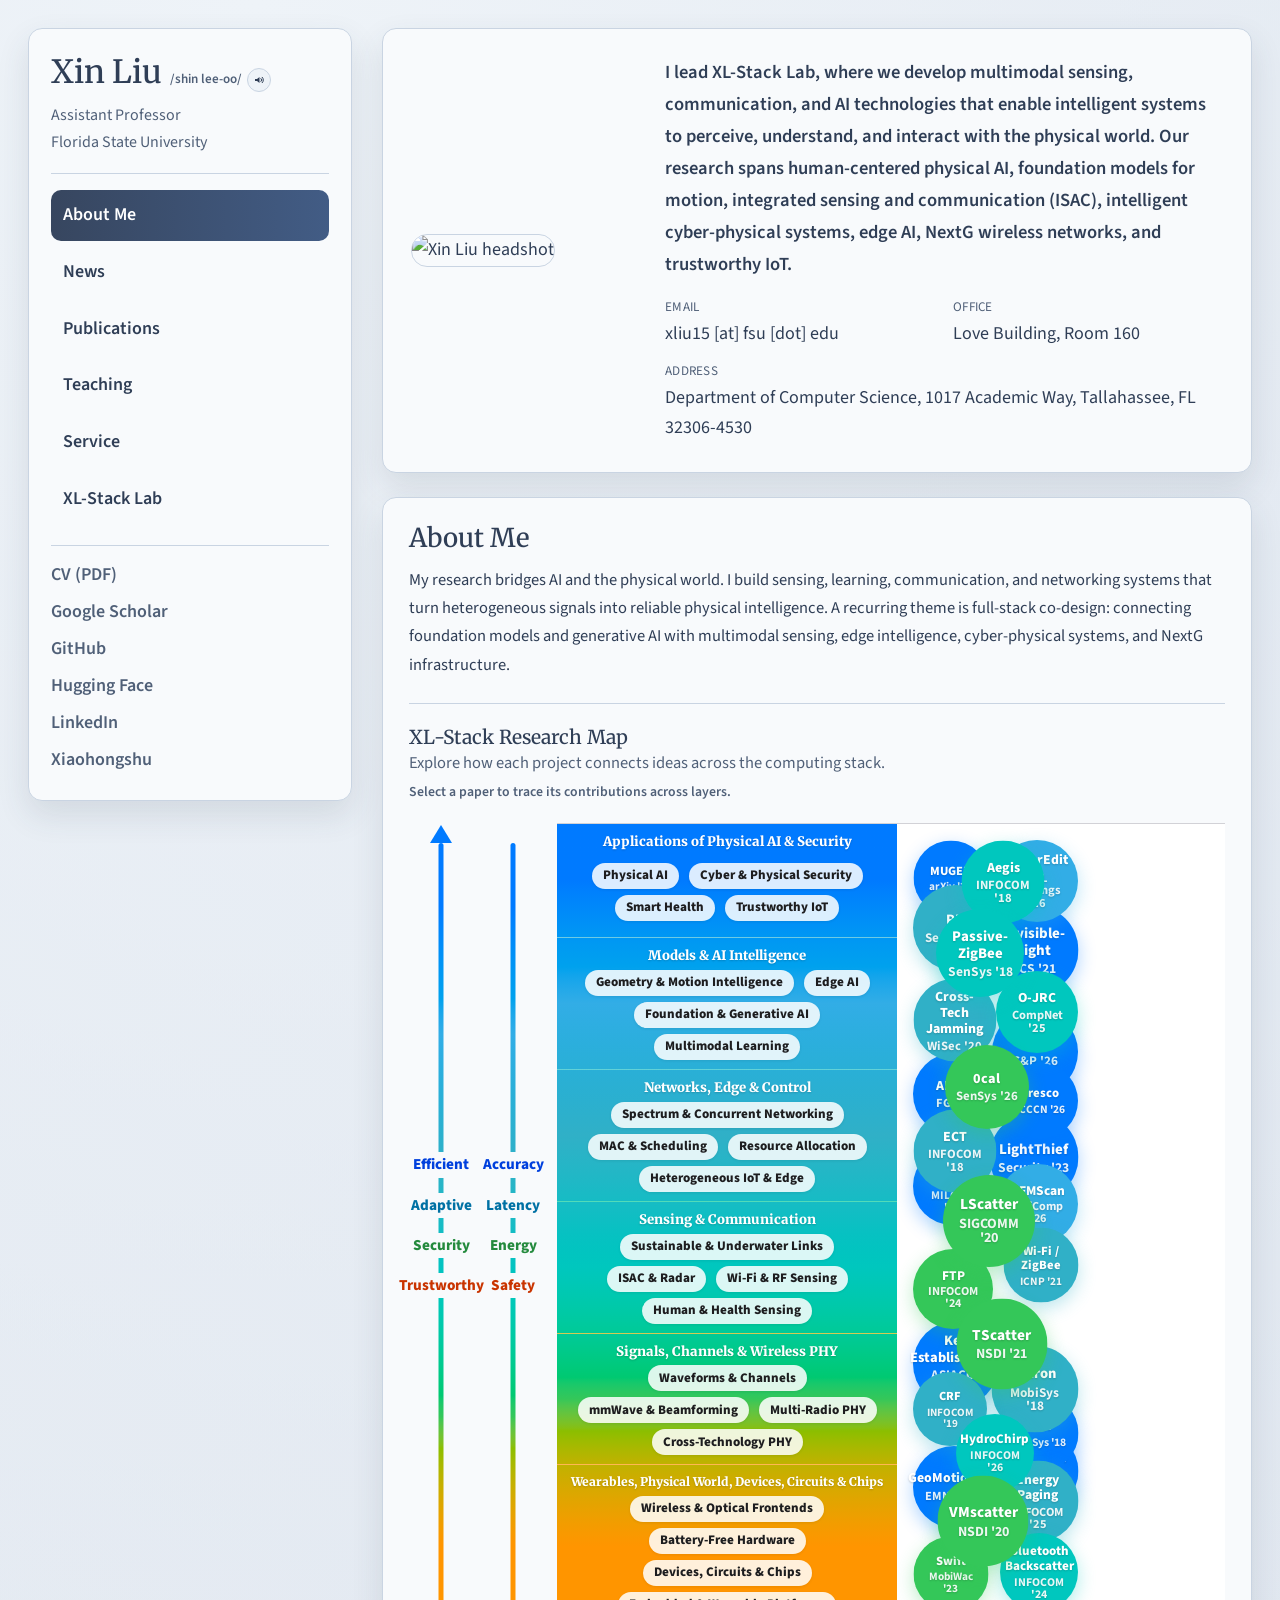
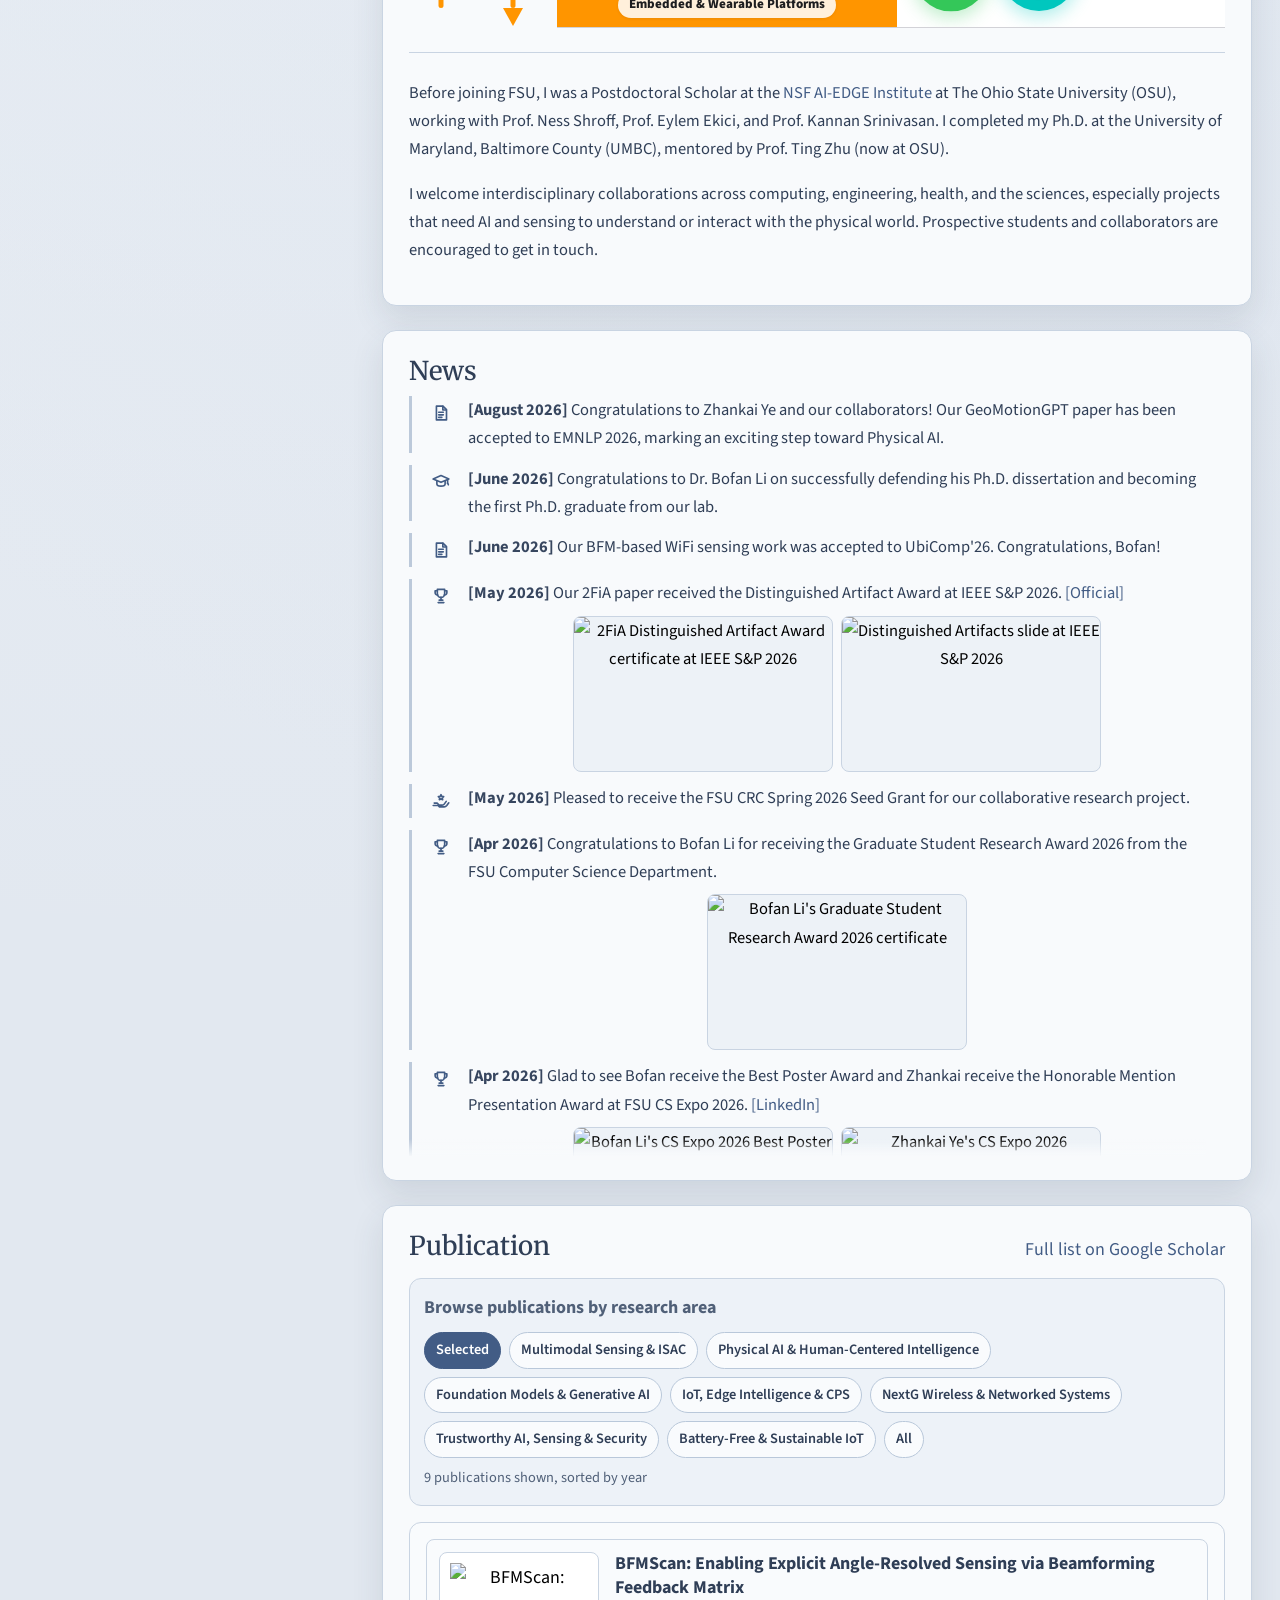
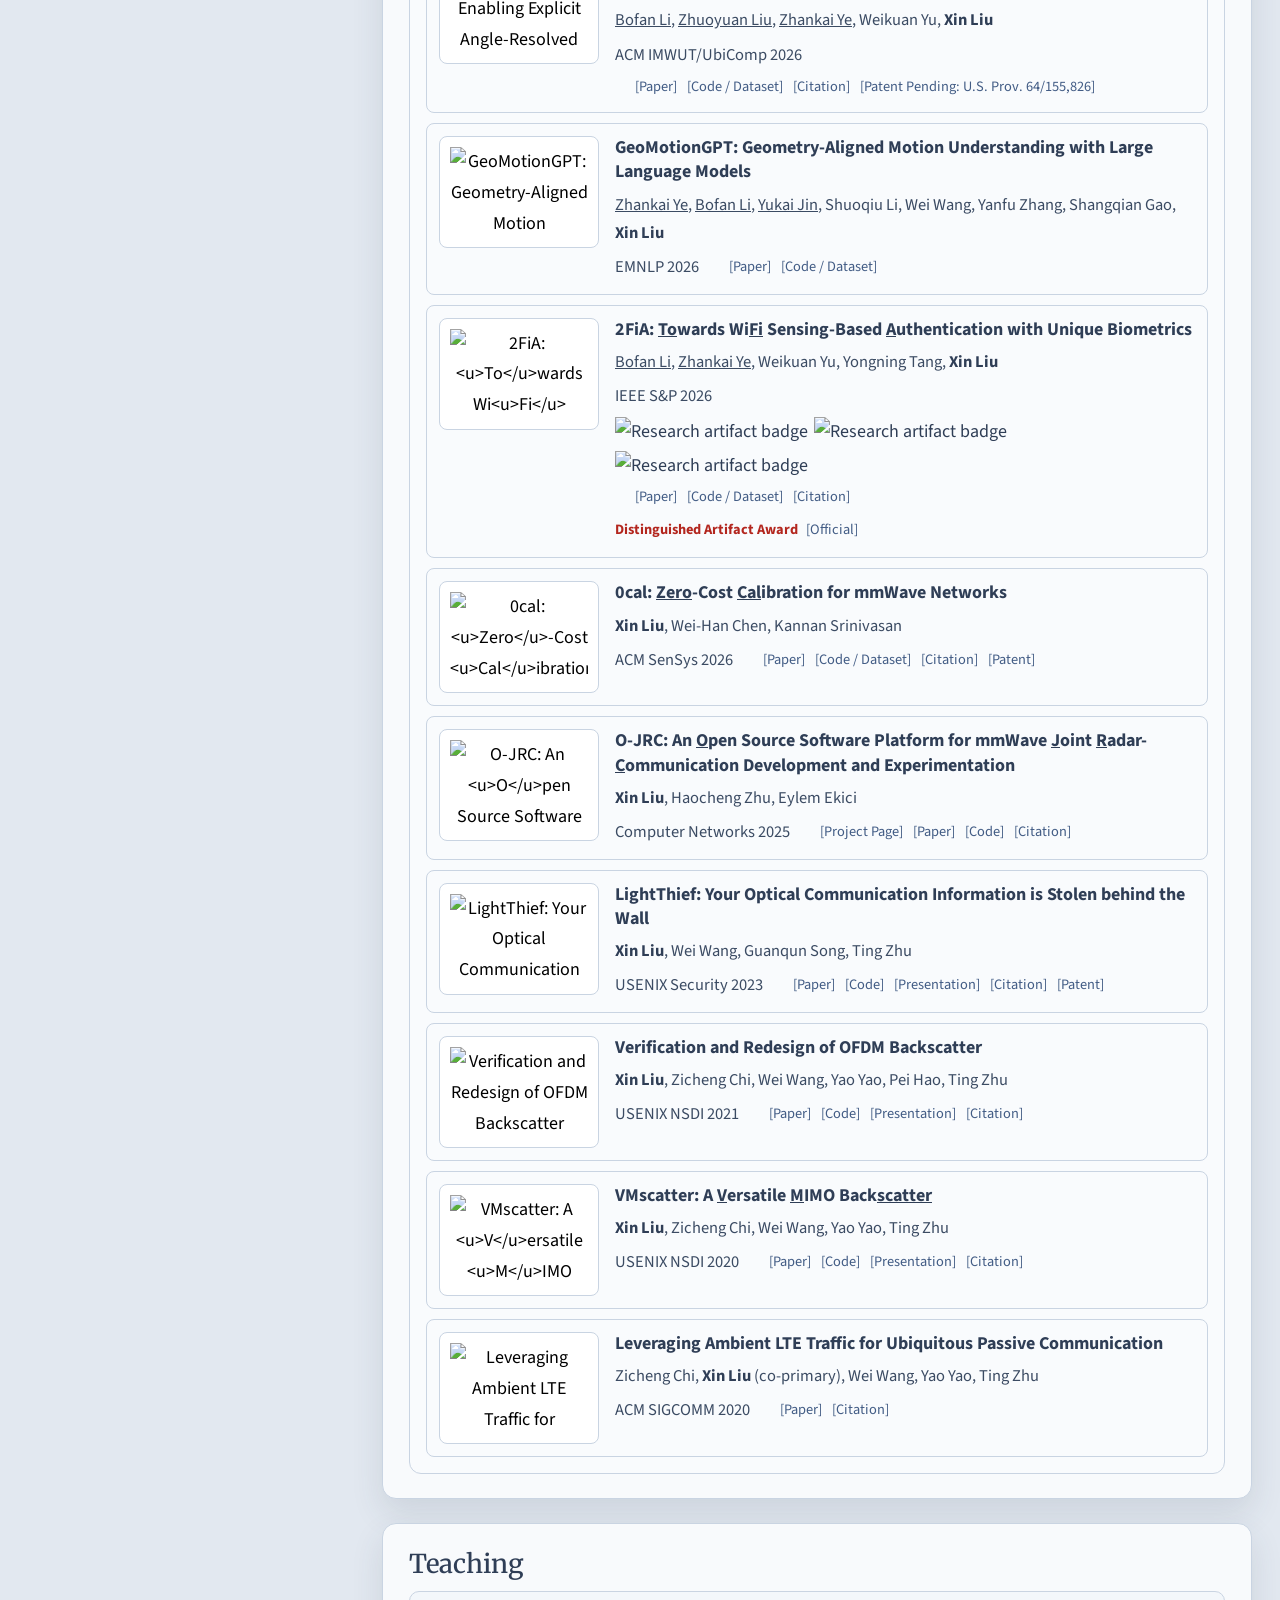
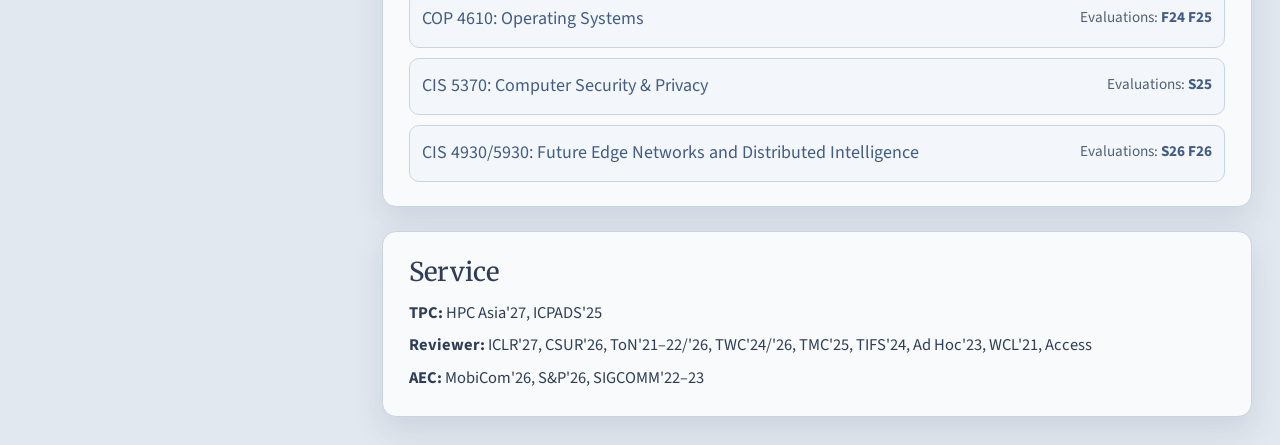
==== commit ead78d49: "Link the GUISE dataset on Hugging Face and the lab's HF organization" ====
--- a/index.html
+++ b/index.html
@@ -63,6 +63,7 @@
           <a href="./publication/cv_xinliu_fsu.pdf" target="_blank" rel="noopener noreferrer">CV (PDF)</a>
           <a href="https://scholar.google.com/citations?user=w-GyGM4AAAAJ&hl=en" target="_blank" rel="noopener noreferrer">Google Scholar</a>
           <a href="https://github.com/xlstacklab" target="_blank" rel="noopener noreferrer">GitHub</a>
+          <a href="https://huggingface.co/xl-stack-lab" target="_blank" rel="noopener noreferrer">Hugging Face</a>
           <a href="https://www.linkedin.com/in/xin-liu-57a834229/" target="_blank" rel="noopener noreferrer">LinkedIn</a>
           <a href="https://www.xiaohongshu.com/user/profile/6011a155000000000101c7c3" target="_blank" rel="noopener noreferrer">Xiaohongshu</a>
         </div>
@@ -444,7 +445,7 @@
 
   <script src="https://code.jquery.com/jquery-3.5.1.slim.min.js"></script>
   <script src="https://stackpath.bootstrapcdn.com/bootstrap/4.5.0/js/bootstrap.bundle.min.js"></script>
-  <script src="js/homepage.js?v=20261011-tq-arxiv"></script>
+  <script src="js/homepage.js?v=20261013-guise-hf"></script>
   <div style="display: none;" aria-hidden="true">
     <script type="text/javascript" id="mapmyvisitors" src="https://mapmyvisitors.com/map.js?d=RX6JZVxpvzyAHlsWxTEyKE_hWPQXmGtbEacN4FuhKgY&cl=ffffff&w=a"></script>
   </div>
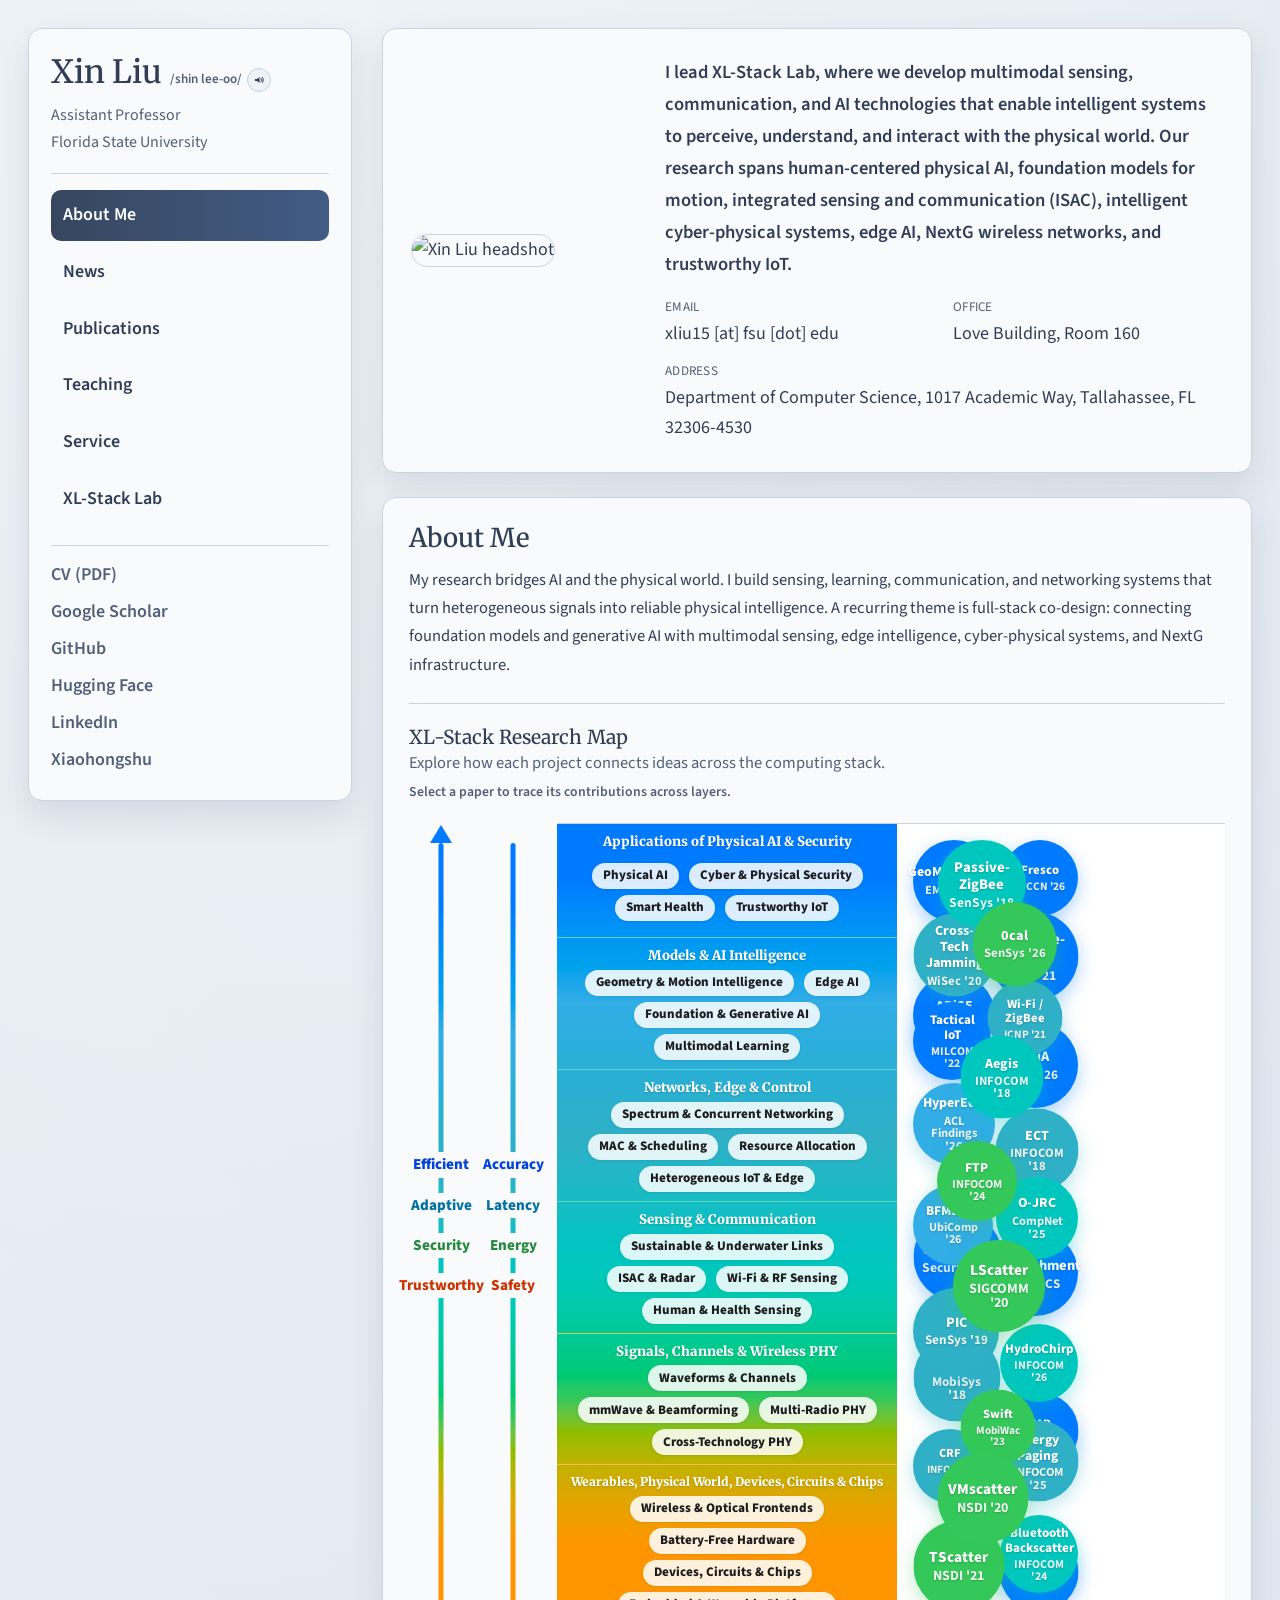
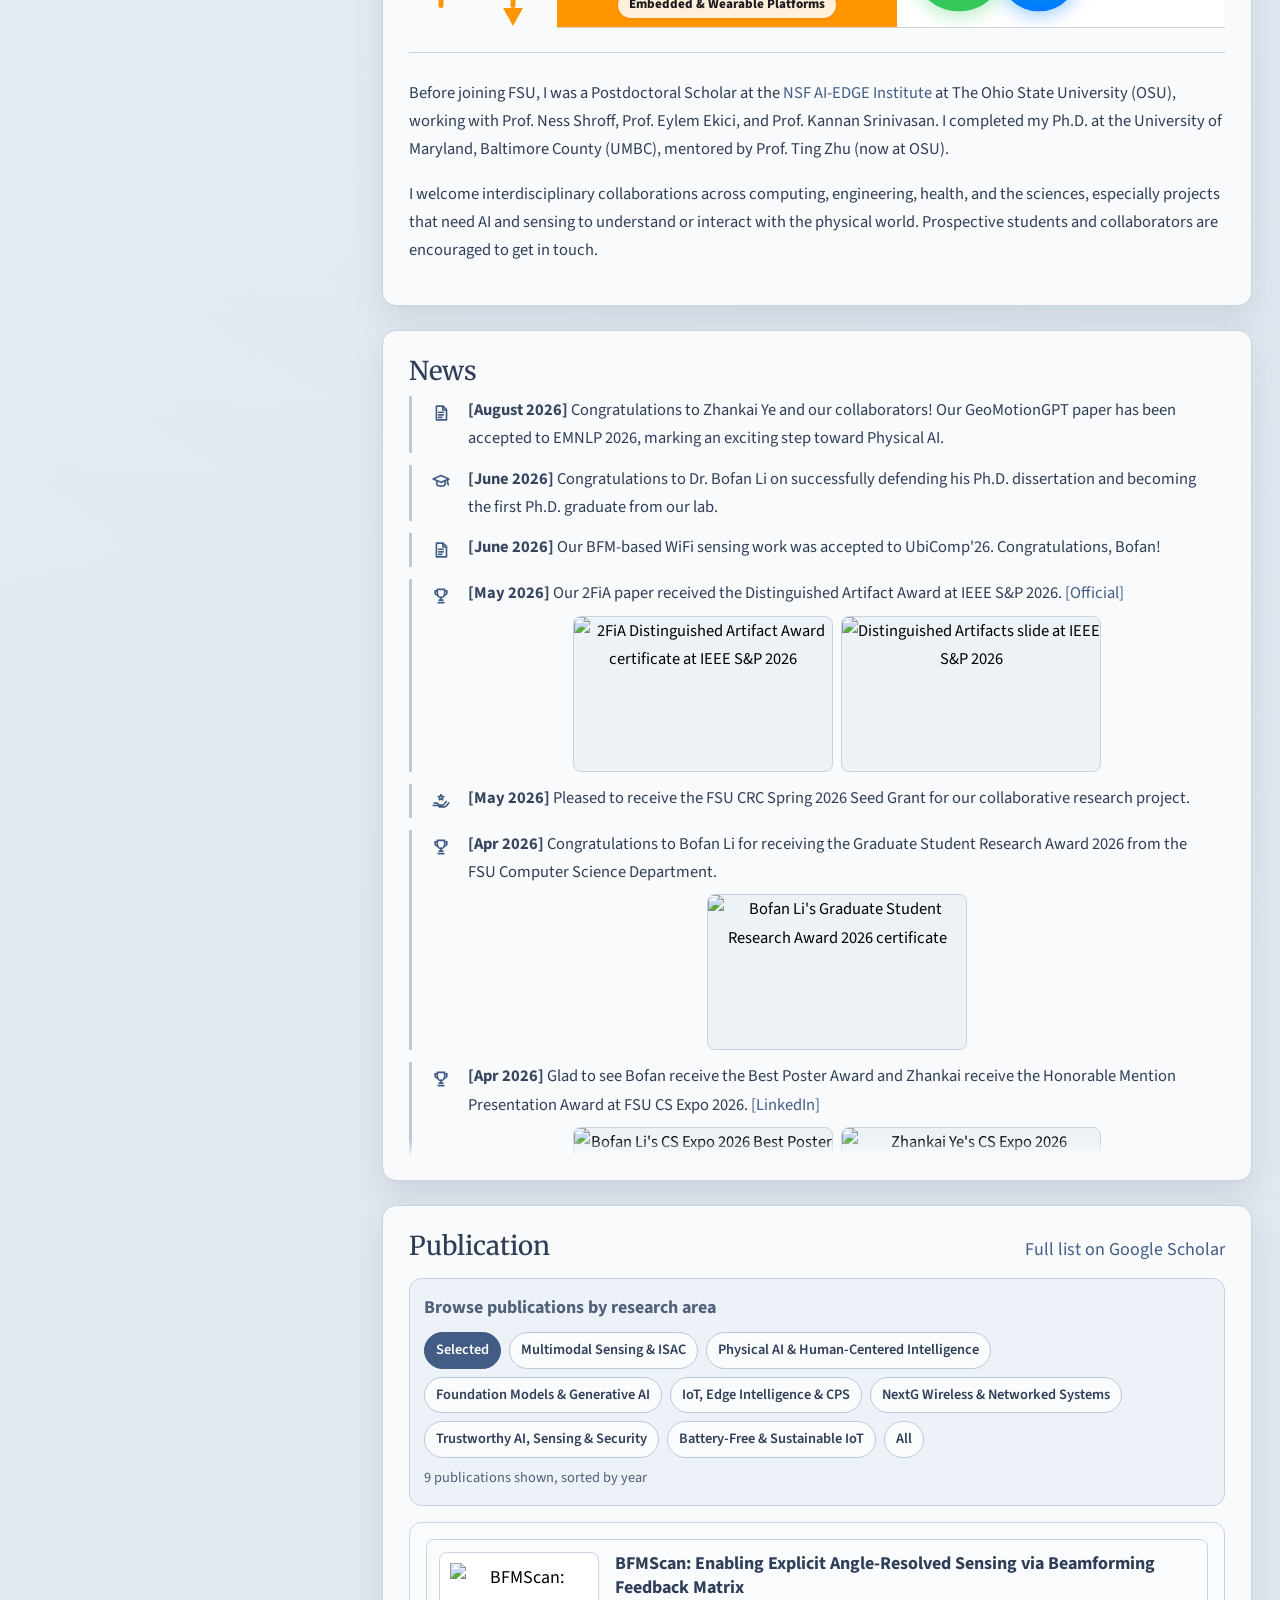
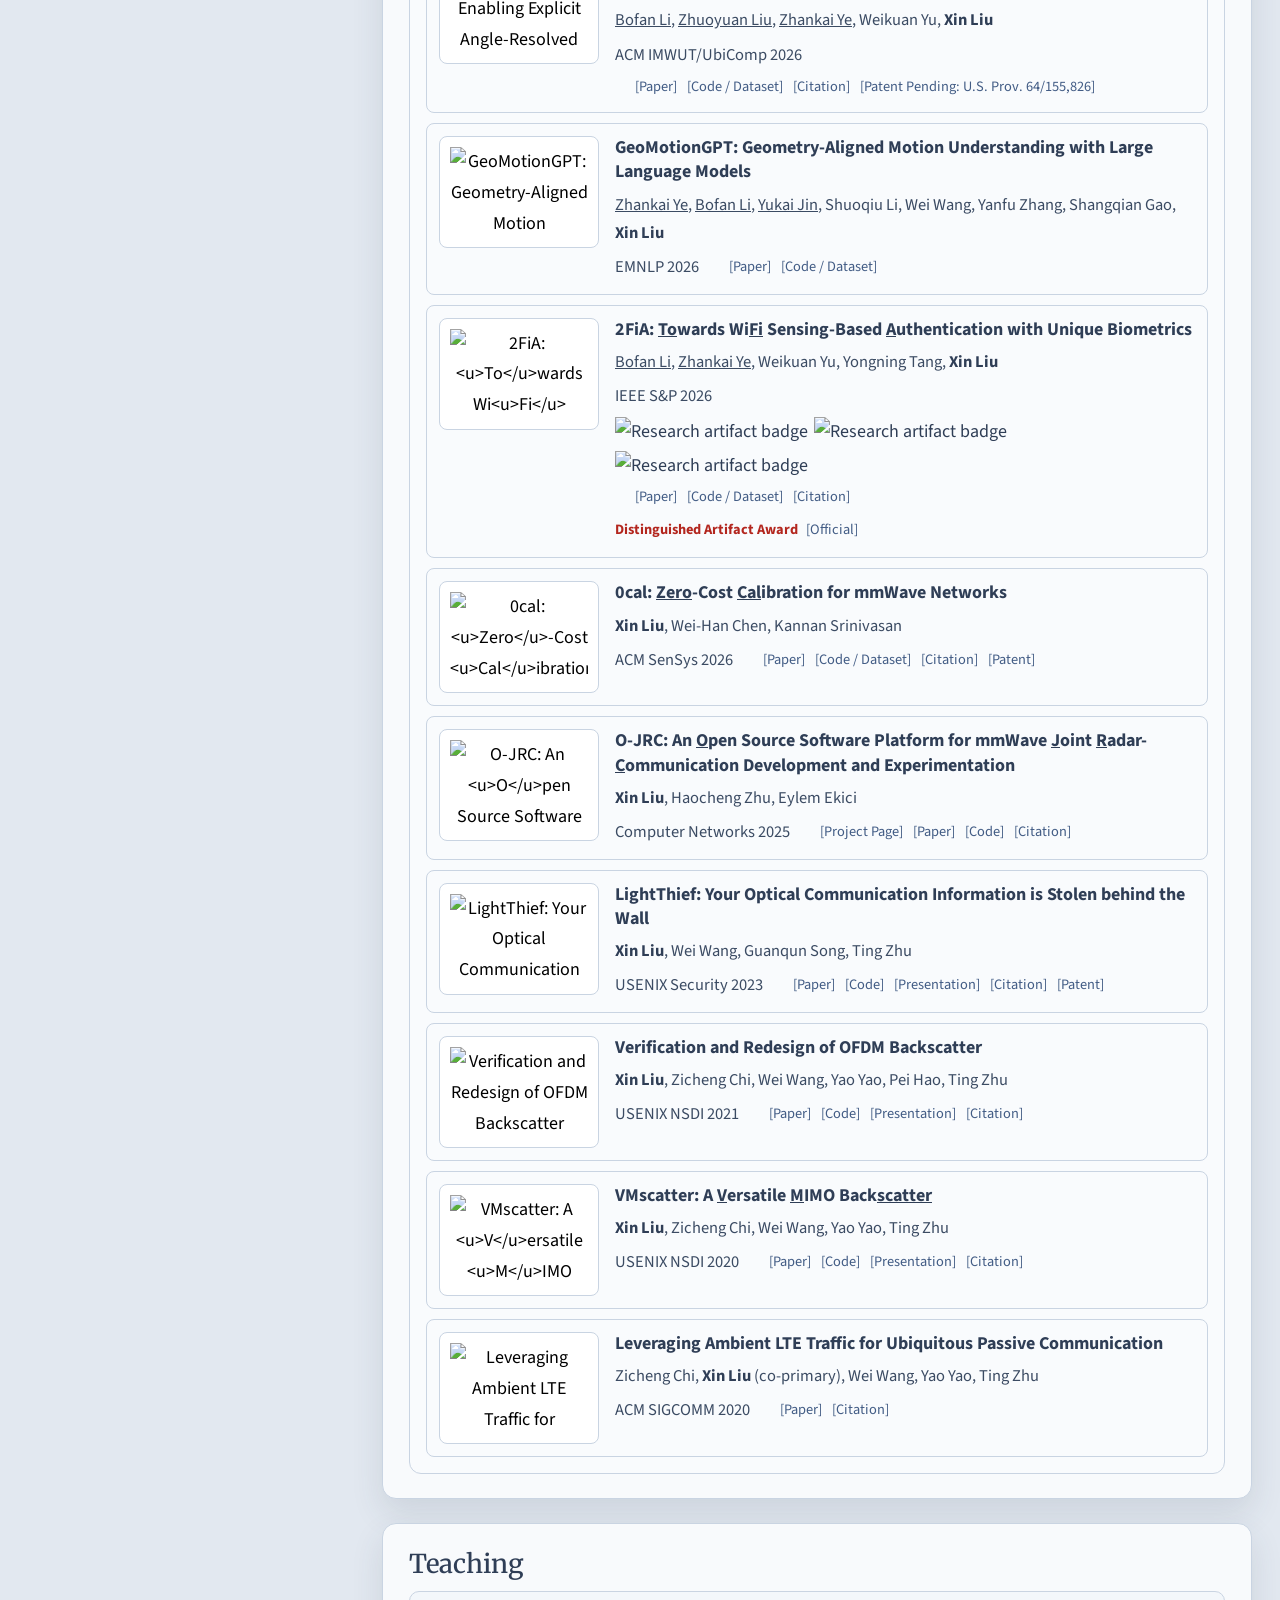
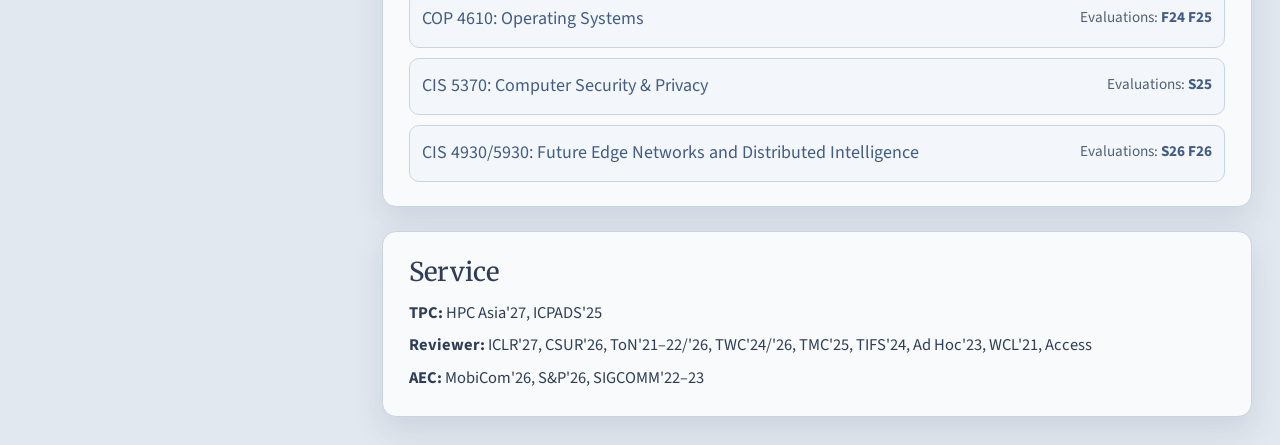
==== commit 4b772611: "Hide under-review preprints site-wide to respect double-blind review" ====
--- a/index.html
+++ b/index.html
@@ -172,7 +172,7 @@
                   <section class="xl-stack-topic">
                     <strong>Human-Centered Physical AI</strong>
                     <div class="xl-stack-work-list">
-                      <button type="button" class="stack-paper-link" data-publication-query="mugen">MUGEN <small>(arXiv 2026)</small></button>
+                      <!-- MUGEN is under double-blind review; restore once the decision is out. -->
                       <button type="button" class="stack-paper-link" data-publication-query="geomotiongpt">GeoMotionGPT <small>(EMNLP 2026)</small></button>
                       <button type="button" class="stack-paper-link" data-publication-query="arise">ARiSE <small>(IEEE FG 2026)</small></button>
                     </div>
@@ -210,7 +210,7 @@
                   <section class="xl-stack-topic">
                     <strong>Foundation &amp; Generative AI</strong>
                     <div class="xl-stack-work-list">
-                      <button type="button" class="stack-paper-link" data-publication-query="mugen">MUGEN <small>(arXiv 2026)</small></button>
+                      <!-- MUGEN is under double-blind review; restore once the decision is out. -->
                       <button type="button" class="stack-paper-link" data-publication-query="geomotiongpt">GeoMotionGPT <small>(EMNLP 2026)</small></button>
                       <button type="button" class="stack-paper-link" data-publication-query="hyperedit">HyperEdit <small>(2025)</small></button>
                     </div>
@@ -219,7 +219,7 @@
                     <strong>Geometry &amp; Motion Intelligence</strong>
                     <div class="xl-stack-work-list">
                       <button type="button" class="stack-paper-link" data-publication-query="arise">ARiSE <small>(IEEE FG 2026)</small></button>
-                      <button type="button" class="stack-paper-link" data-publication-query="mugen">MUGEN <small>(arXiv 2026)</small></button>
+                      <!-- MUGEN is under double-blind review; restore once the decision is out. -->
                       <button type="button" class="stack-paper-link" data-publication-query="geomotiongpt">GeoMotionGPT <small>(EMNLP 2026)</small></button>
                     </div>
                   </section>
@@ -445,7 +445,7 @@
 
   <script src="https://code.jquery.com/jquery-3.5.1.slim.min.js"></script>
   <script src="https://stackpath.bootstrapcdn.com/bootstrap/4.5.0/js/bootstrap.bundle.min.js"></script>
-  <script src="js/homepage.js?v=20261013-guise-hf"></script>
+  <script src="js/homepage.js?v=20261017-blind"></script>
   <div style="display: none;" aria-hidden="true">
     <script type="text/javascript" id="mapmyvisitors" src="https://mapmyvisitors.com/map.js?d=RX6JZVxpvzyAHlsWxTEyKE_hWPQXmGtbEacN4FuhKgY&cl=ffffff&w=a"></script>
   </div>
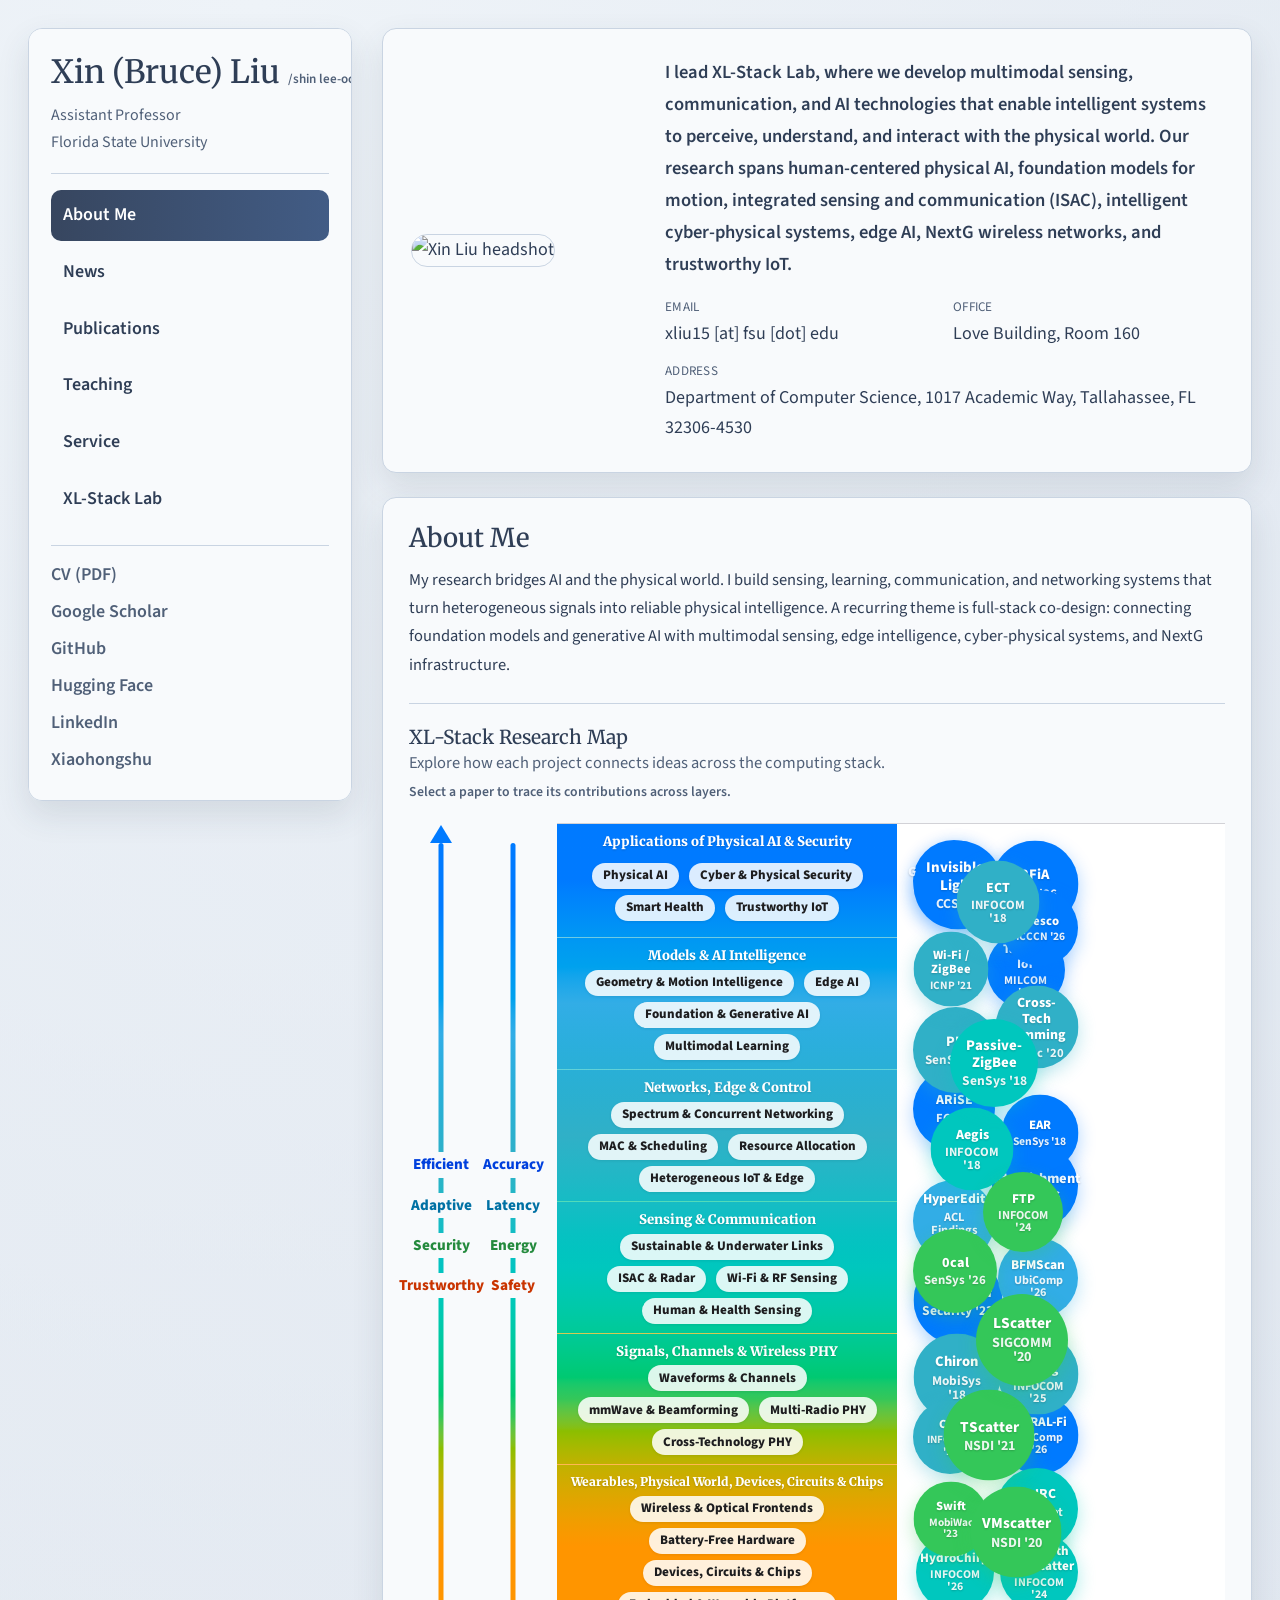
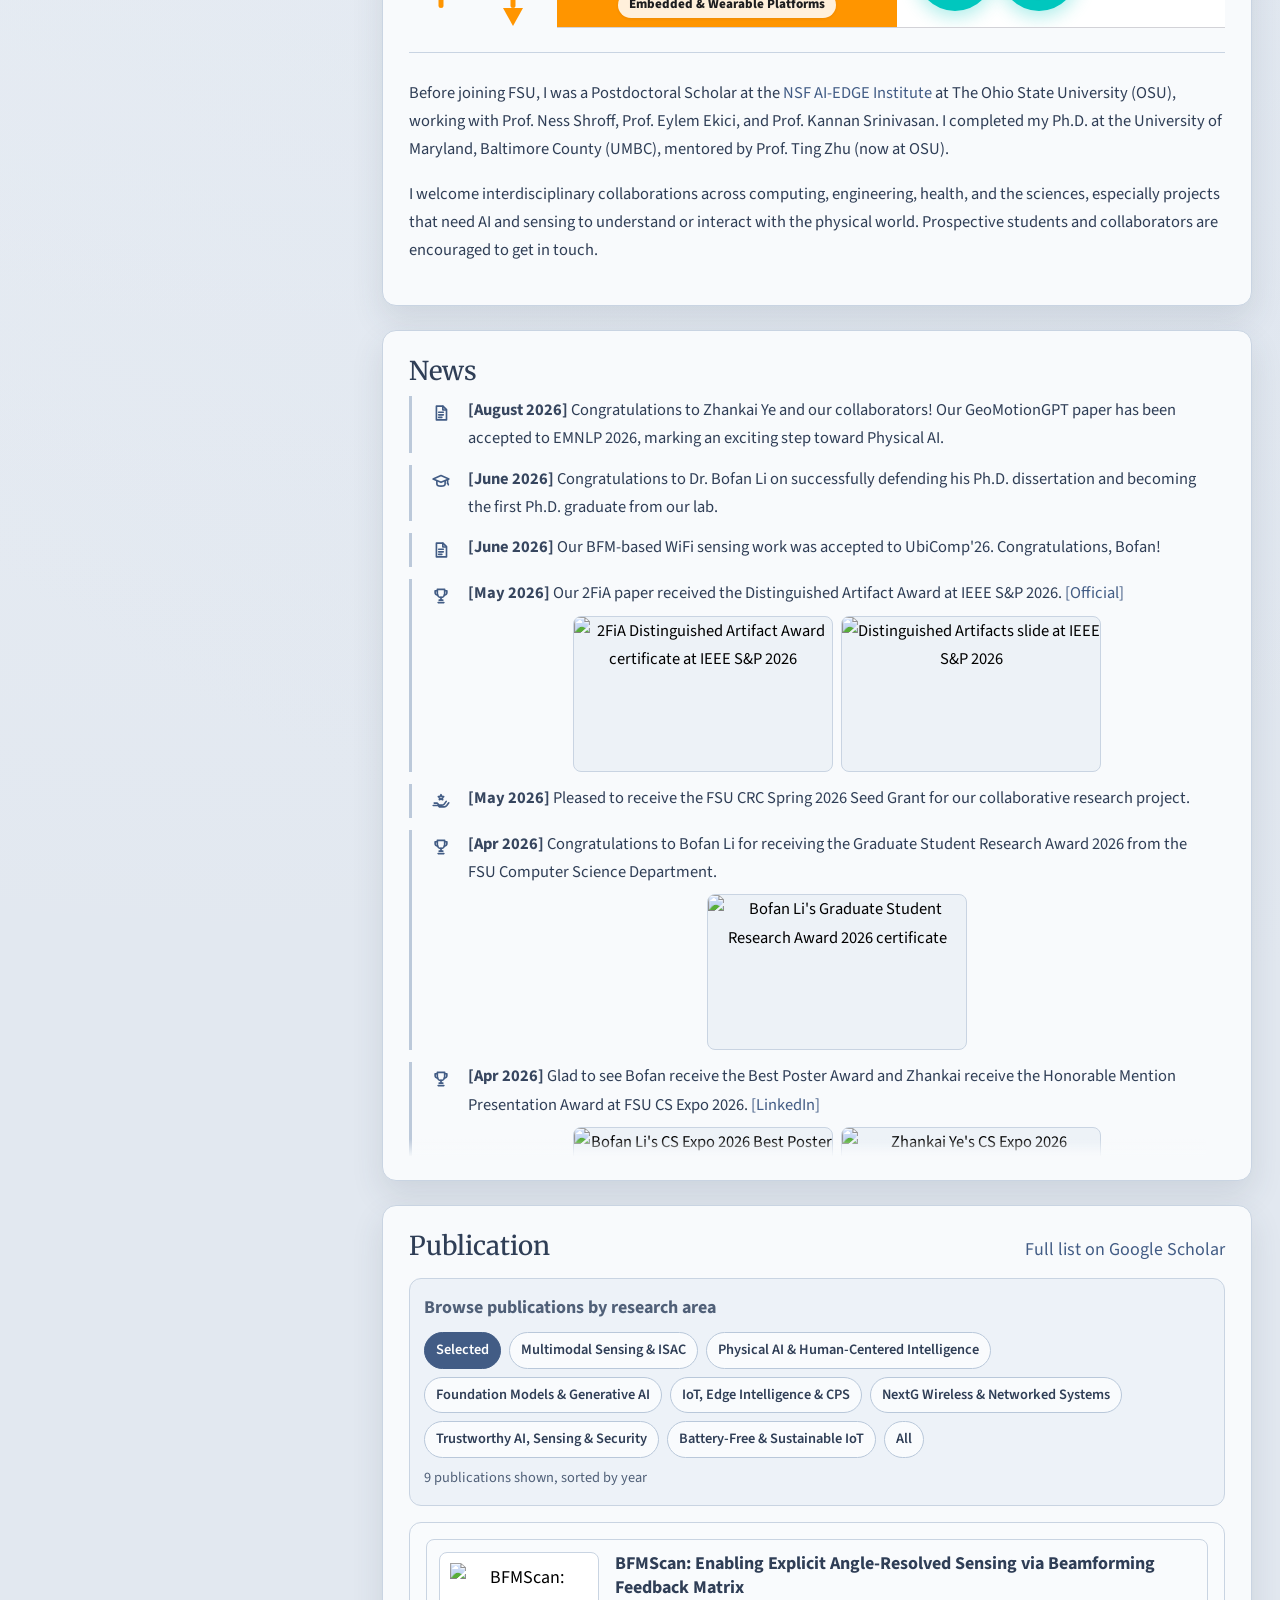
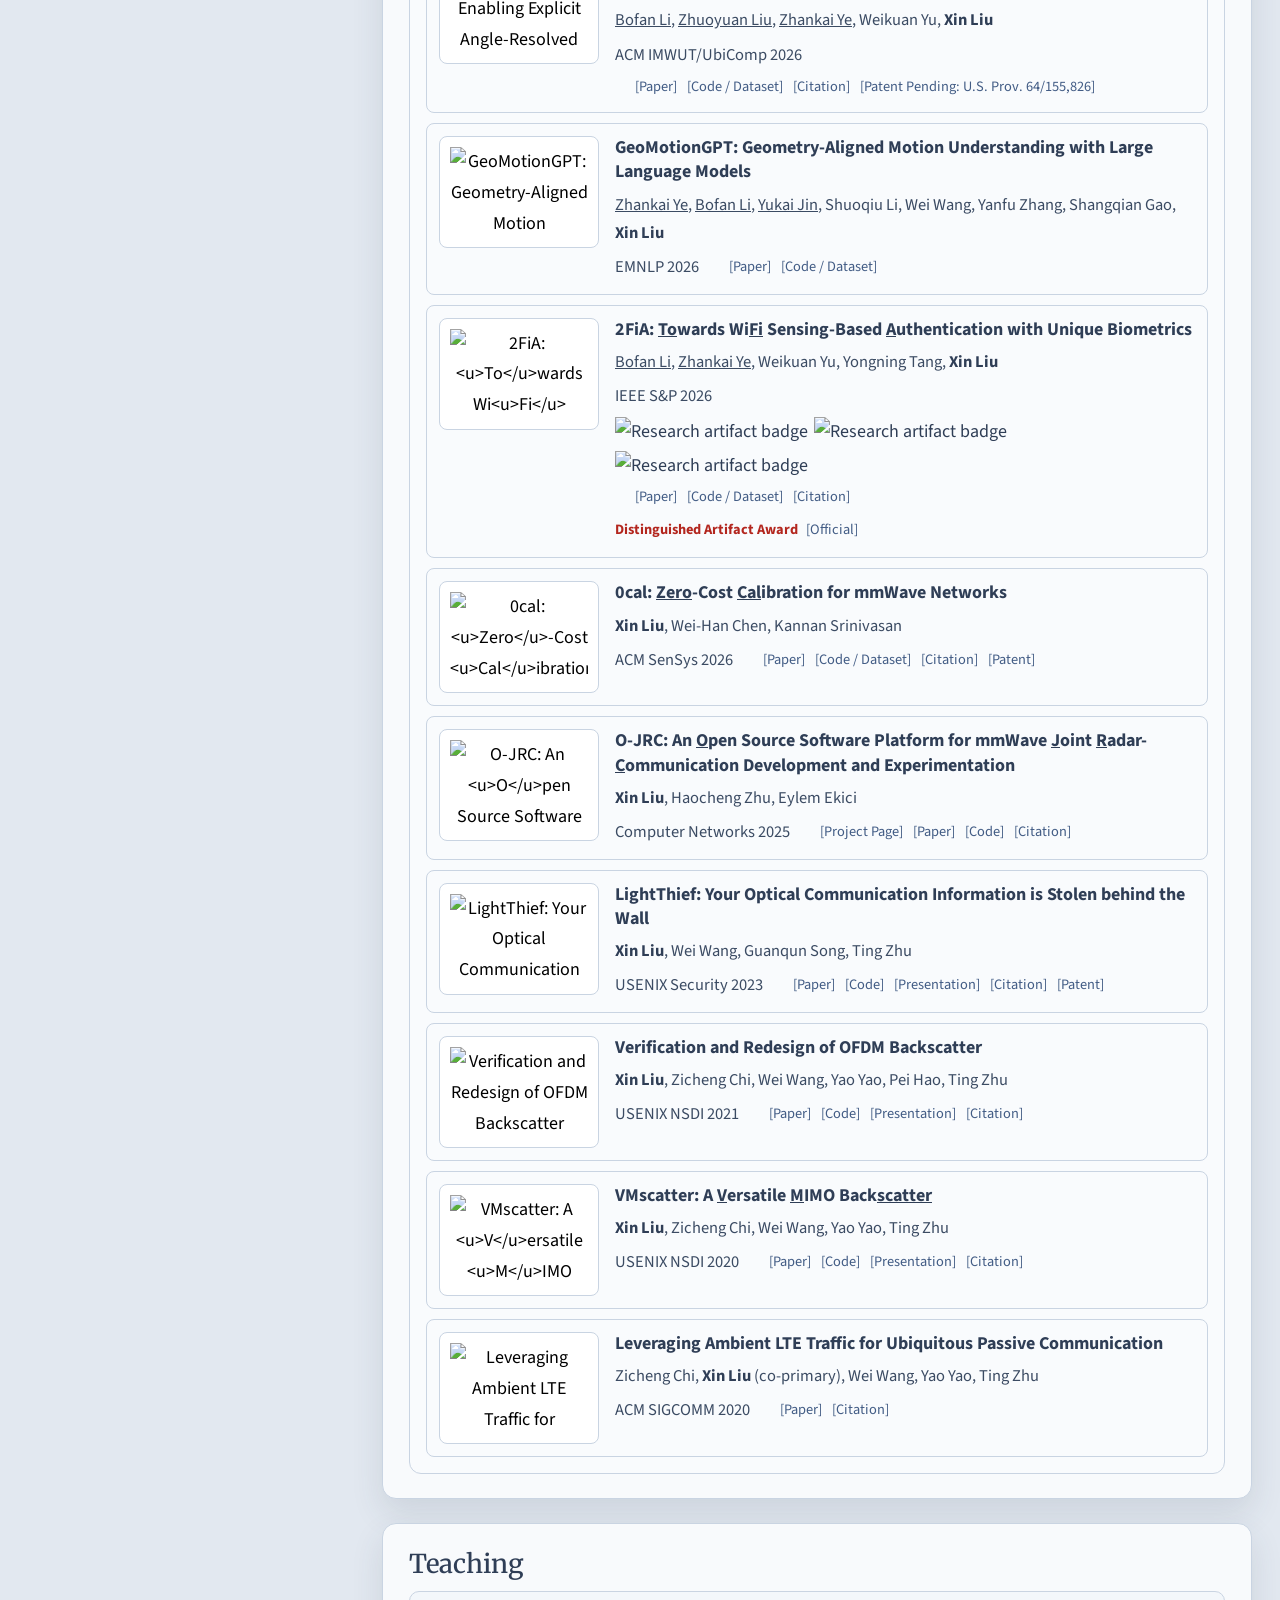
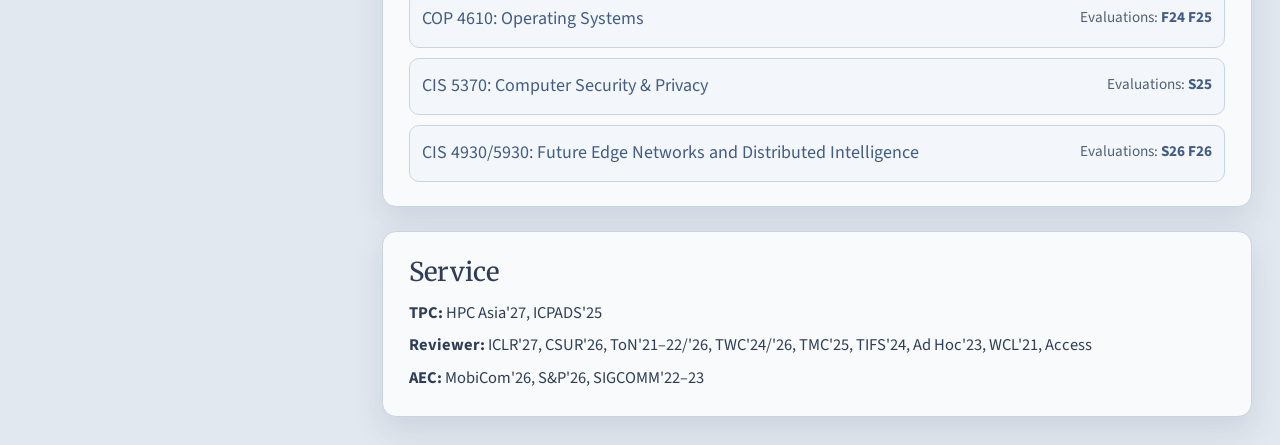
==== commit a25b653f: "Show the name as Xin (Bruce) Liu in the sidebar and page titles" ====
--- a/index.html
+++ b/index.html
@@ -12,7 +12,7 @@
 
   <meta charset="UTF-8">
   <meta name="viewport" content="width=device-width, initial-scale=1.0">
-  <title>Xin Liu | Physical AI, Multimodal Sensing, IoT &amp; NextG</title>
+  <title>Xin (Bruce) Liu | Physical AI, Multimodal Sensing, IoT &amp; NextG</title>
   <meta name="description" content="Xin Liu leads XL-Stack Lab at Florida State University, with research spanning physical AI, multimodal sensing, foundation models, human motion, IoT, edge intelligence, cyber-physical systems, integrated sensing and communication, NextG wireless networks, and trustworthy sensing.">
   <meta name="keywords" content="Xin Liu, physical AI, multimodal sensing, wireless sensing, WiFi sensing, RF sensing, foundation models, generative AI, human motion understanding, human motion generation, IoT, edge intelligence, cyber-physical systems, integrated sensing and communication, ISAC, NextG, wireless networks, trustworthy sensing, battery-free IoT">
   <link rel="icon" type="image/png" href="Figure/headshot.png">
@@ -28,7 +28,7 @@
       <div class="sidebar-inner">
       <div class="brand-block">
         <h1 class="brand-name">
-          <span class="name-text">Xin Liu</span>
+          <span class="name-text">Xin (Bruce) Liu</span>
           <span class="name-meta">
             <span class="pronunciation" aria-label="Pronunciation">/shin lee-oo/</span>
             <button class="audio-btn" id="play-name" type="button" aria-label="Play pronunciation" title="Play pronunciation">
@@ -149,7 +149,7 @@
           <div class="xl-stack-diagram">
             <aside class="xl-stack-flow xl-stack-flow-up" aria-label="Bottom-up capability synthesis">
               <div class="xl-flow-end xl-flow-end-top">
-                <strong>Efficient · Adaptive<br>Secure · Trustworthy</strong>
+                <strong>Efficient Â· Adaptive<br>Secure Â· Trustworthy</strong>
               </div>
               <svg viewBox="0 0 150 720" preserveAspectRatio="none" aria-hidden="true">
                 <path class="xl-flow-track" d="M132 682 C24 622 24 98 132 38"></path>
@@ -357,7 +357,7 @@
             <aside class="xl-stack-flow xl-stack-flow-down" aria-label="Top-down system guidance">
               <div class="xl-flow-end xl-flow-end-top">
                 <strong>Application Goals</strong>
-                <span>Task · Accuracy · Latency · Energy · Safety</span>
+                <span>Task Â· Accuracy Â· Latency Â· Energy Â· Safety</span>
               </div>
               <svg viewBox="0 0 150 720" preserveAspectRatio="none" aria-hidden="true">
                 <path class="xl-flow-track" d="M18 38 C126 98 126 622 18 682"></path>
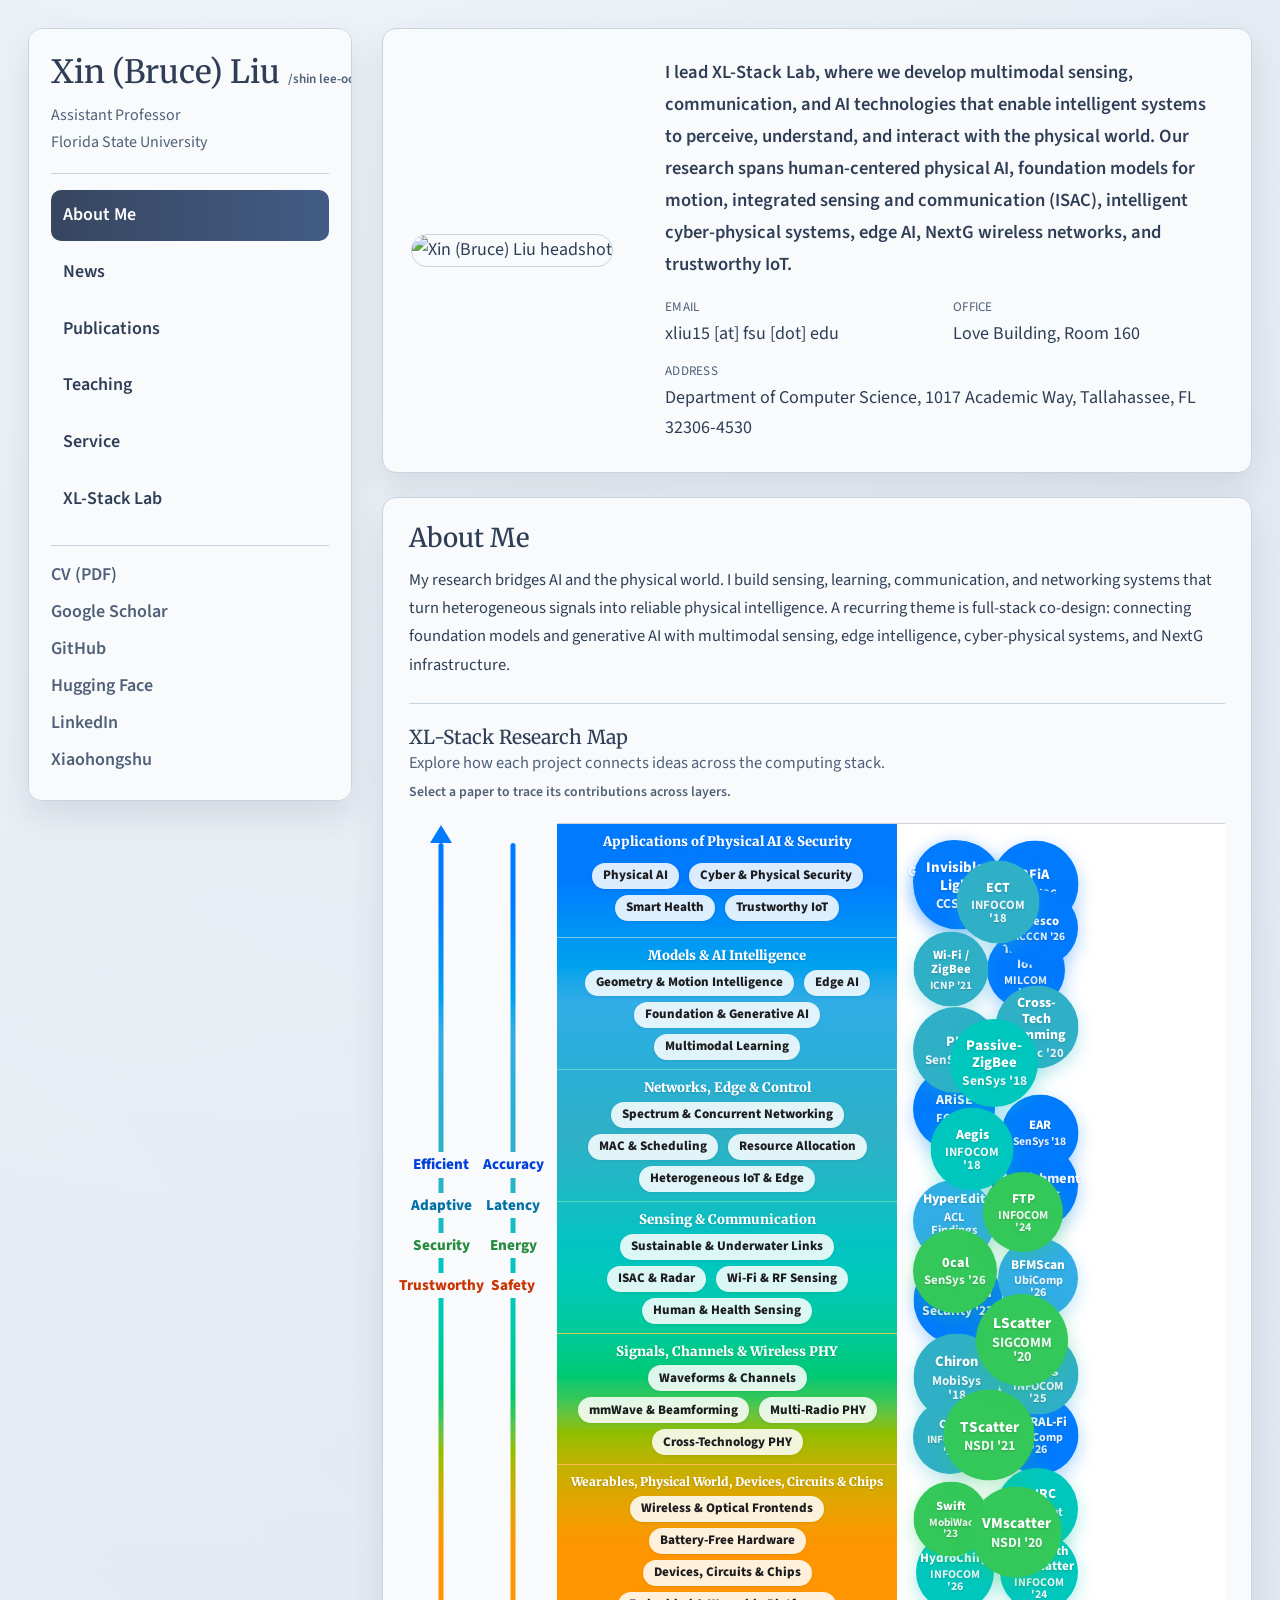
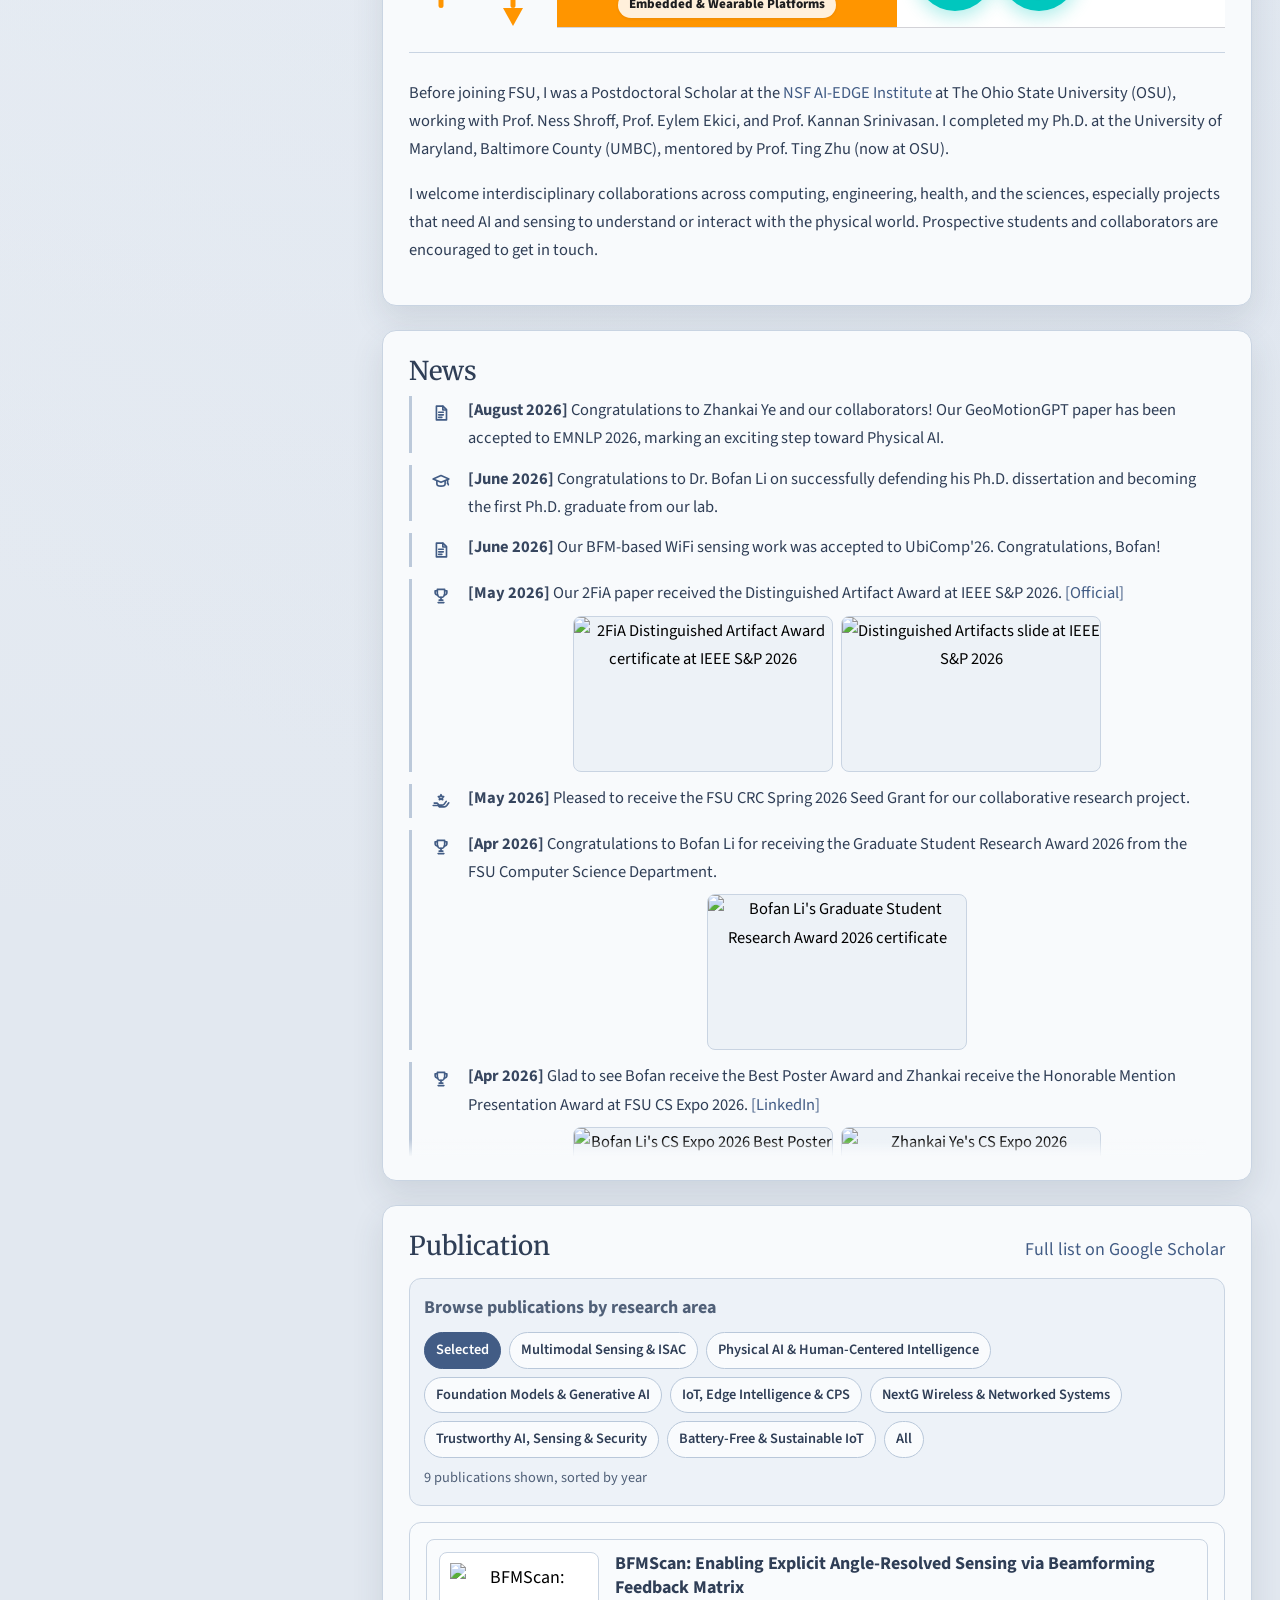
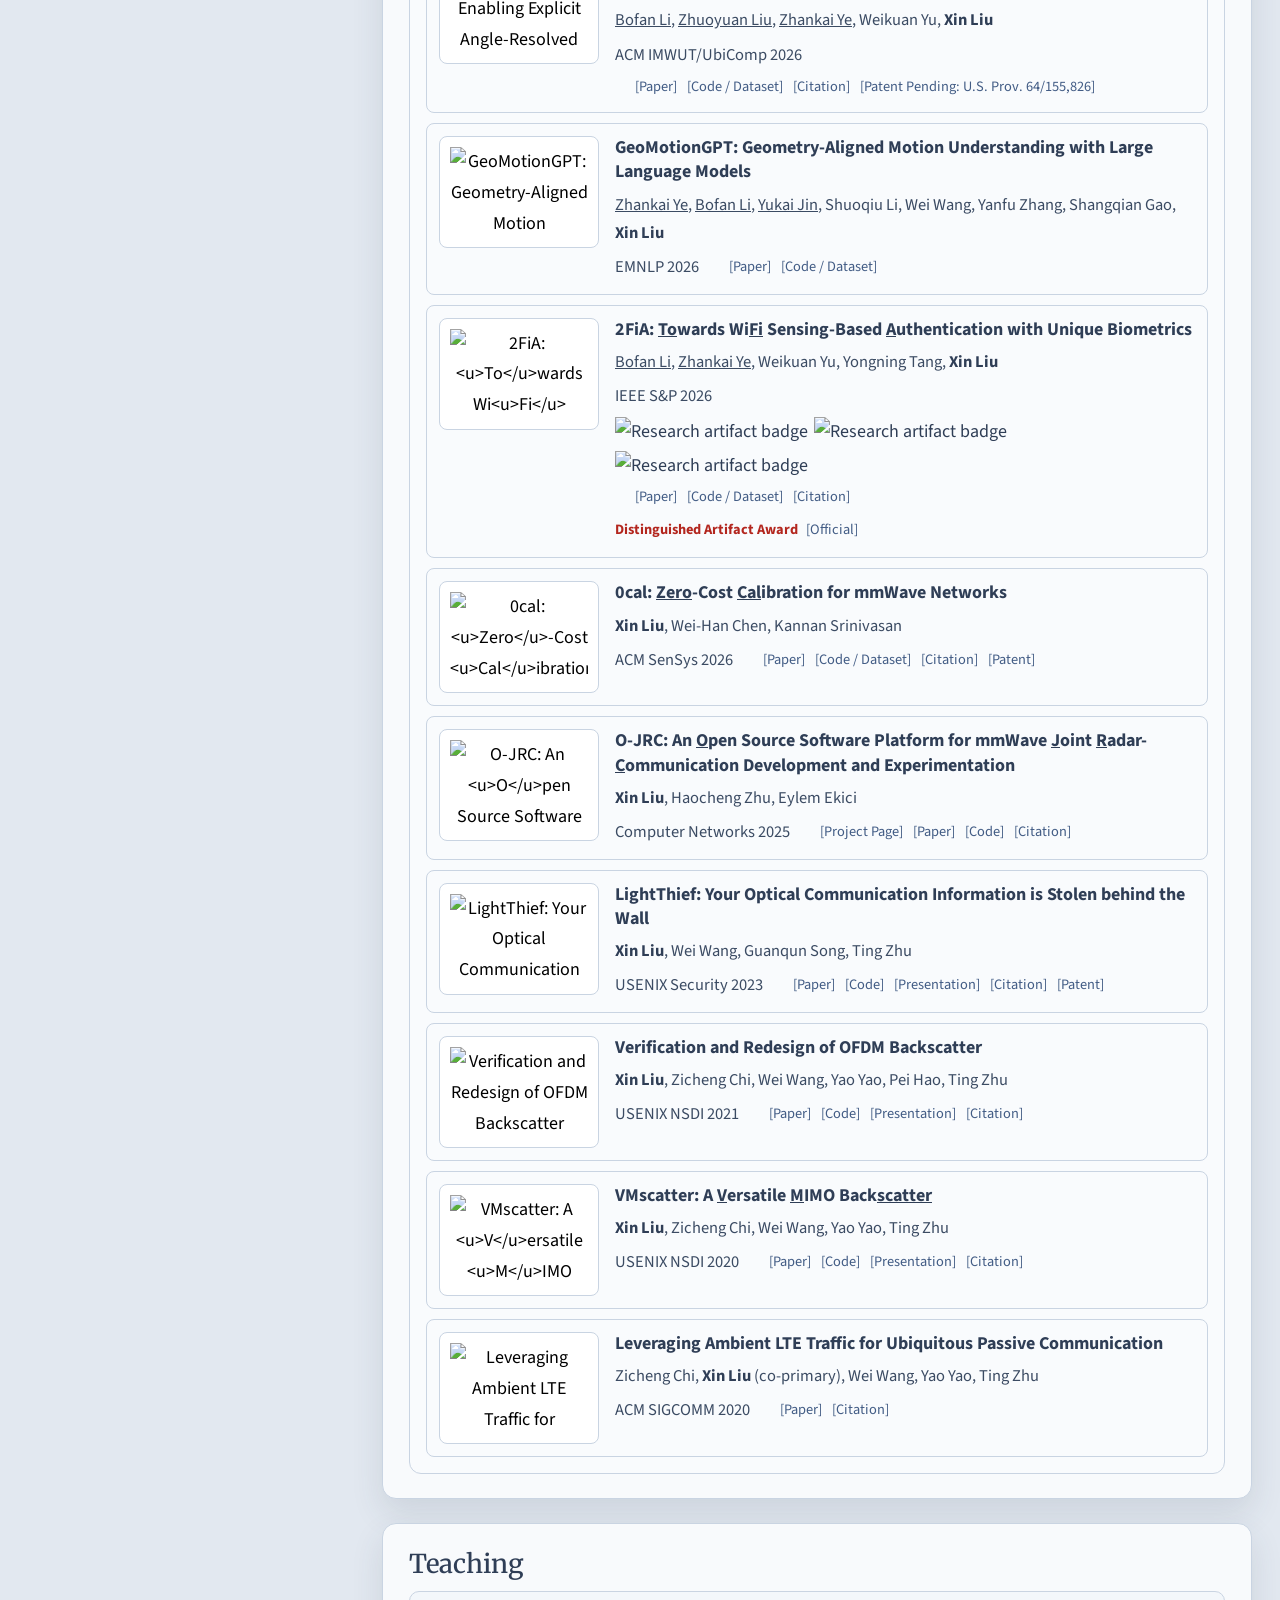
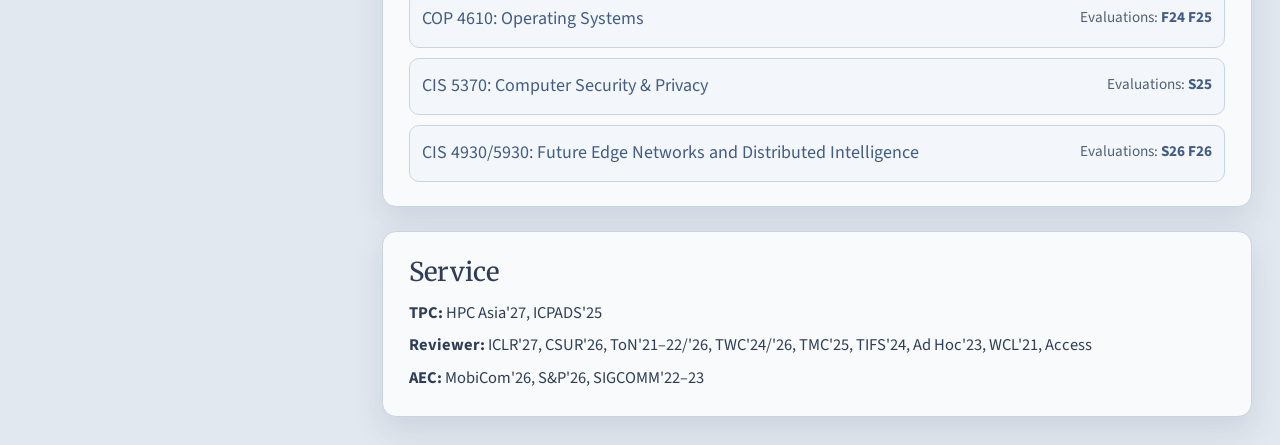
==== commit ee145a85: "Use Xin (Bruce) Liu everywhere except publication author lists" ====
--- a/index.html
+++ b/index.html
@@ -13,8 +13,8 @@
   <meta charset="UTF-8">
   <meta name="viewport" content="width=device-width, initial-scale=1.0">
   <title>Xin (Bruce) Liu | Physical AI, Multimodal Sensing, IoT &amp; NextG</title>
-  <meta name="description" content="Xin Liu leads XL-Stack Lab at Florida State University, with research spanning physical AI, multimodal sensing, foundation models, human motion, IoT, edge intelligence, cyber-physical systems, integrated sensing and communication, NextG wireless networks, and trustworthy sensing.">
-  <meta name="keywords" content="Xin Liu, physical AI, multimodal sensing, wireless sensing, WiFi sensing, RF sensing, foundation models, generative AI, human motion understanding, human motion generation, IoT, edge intelligence, cyber-physical systems, integrated sensing and communication, ISAC, NextG, wireless networks, trustworthy sensing, battery-free IoT">
+  <meta name="description" content="Xin (Bruce) Liu leads XL-Stack Lab at Florida State University, with research spanning physical AI, multimodal sensing, foundation models, human motion, IoT, edge intelligence, cyber-physical systems, integrated sensing and communication, NextG wireless networks, and trustworthy sensing.">
+  <meta name="keywords" content="Xin Liu, Bruce Liu, physical AI, multimodal sensing, wireless sensing, WiFi sensing, RF sensing, foundation models, generative AI, human motion understanding, human motion generation, IoT, edge intelligence, cyber-physical systems, integrated sensing and communication, ISAC, NextG, wireless networks, trustworthy sensing, battery-free IoT">
   <link rel="icon" type="image/png" href="Figure/headshot.png">
   <link rel="preconnect" href="https://fonts.googleapis.com">
   <link rel="preconnect" href="https://fonts.gstatic.com" crossorigin>
@@ -73,7 +73,7 @@
     <main class="content-area">
       <header class="hero" id="top">
         <div class="hero-photo-wrap">
-          <img class="hero-photo" src="Figure/headshot.png" alt="Xin Liu headshot">
+          <img class="hero-photo" src="Figure/headshot.png" alt="Xin (Bruce) Liu headshot">
         </div>
         <div class="hero-content">
           <audio id="name-audio" src="Figure/name_pronun.mp3"></audio>
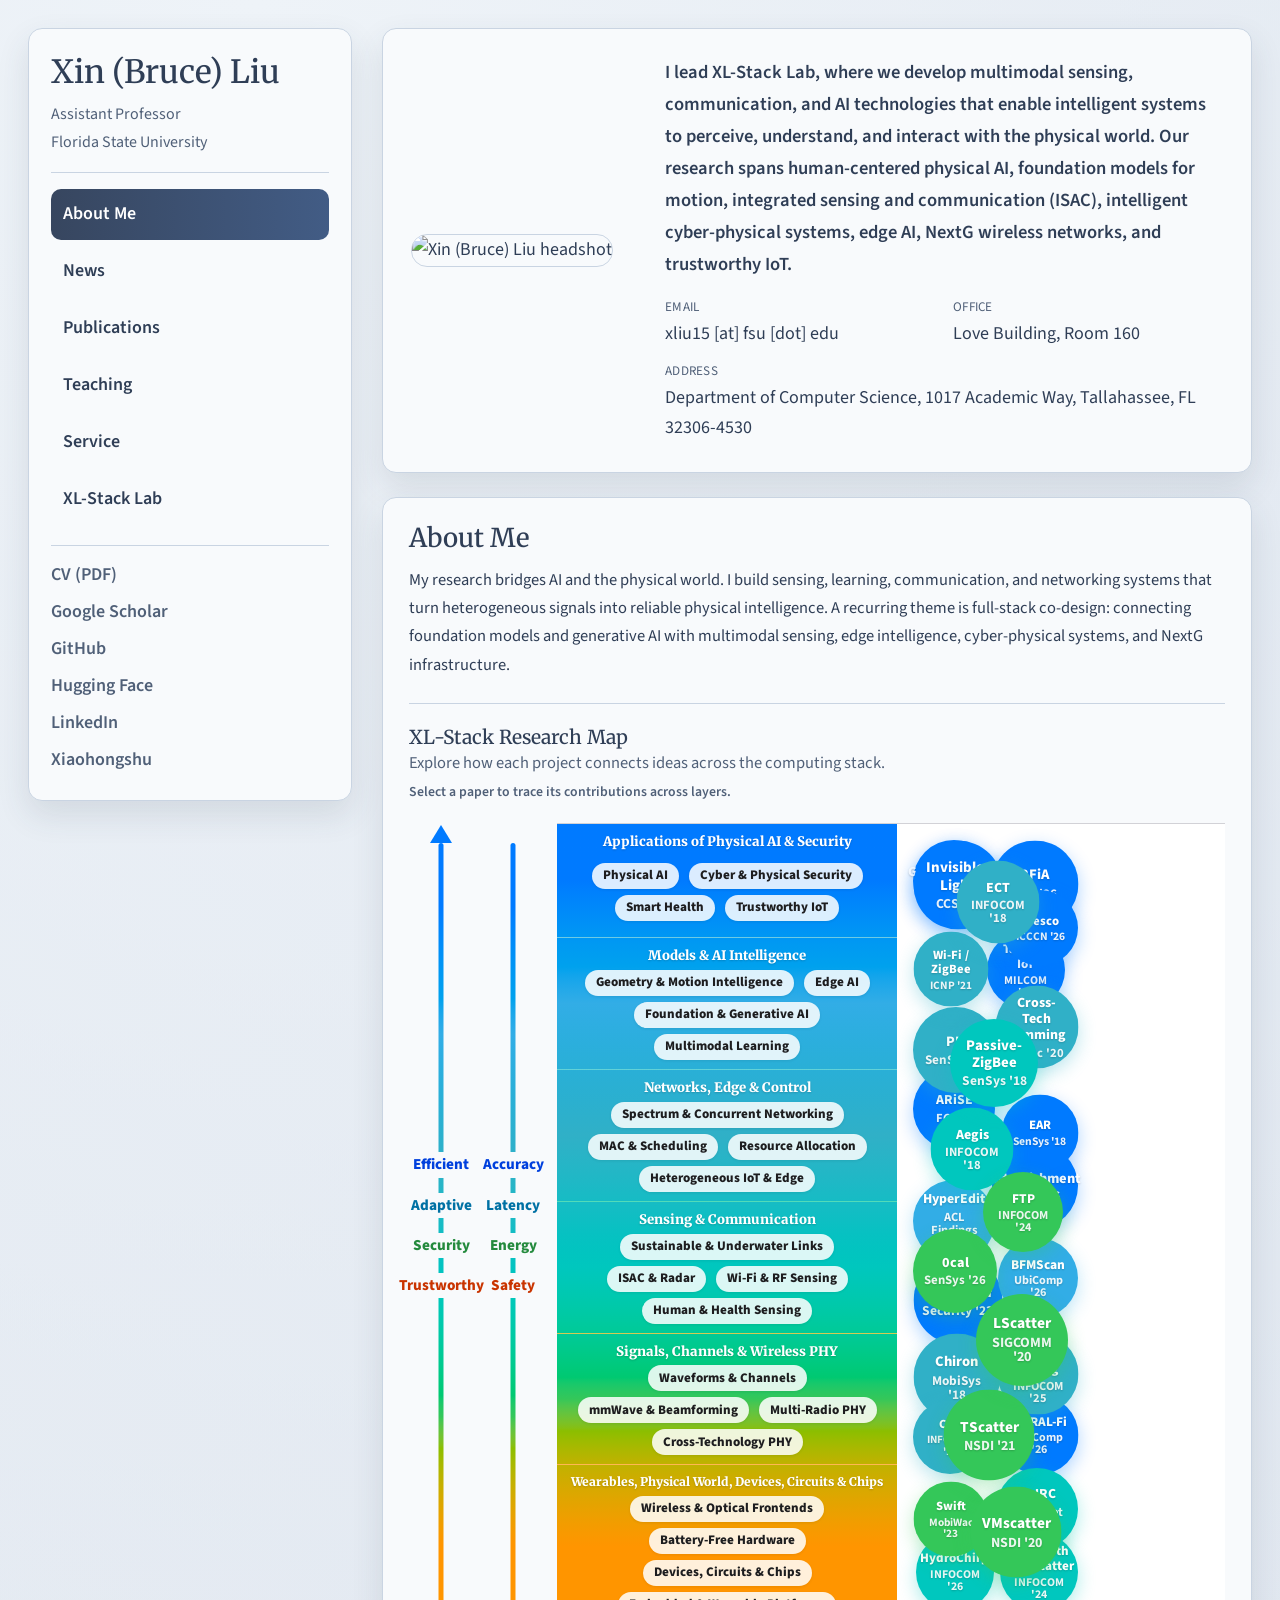
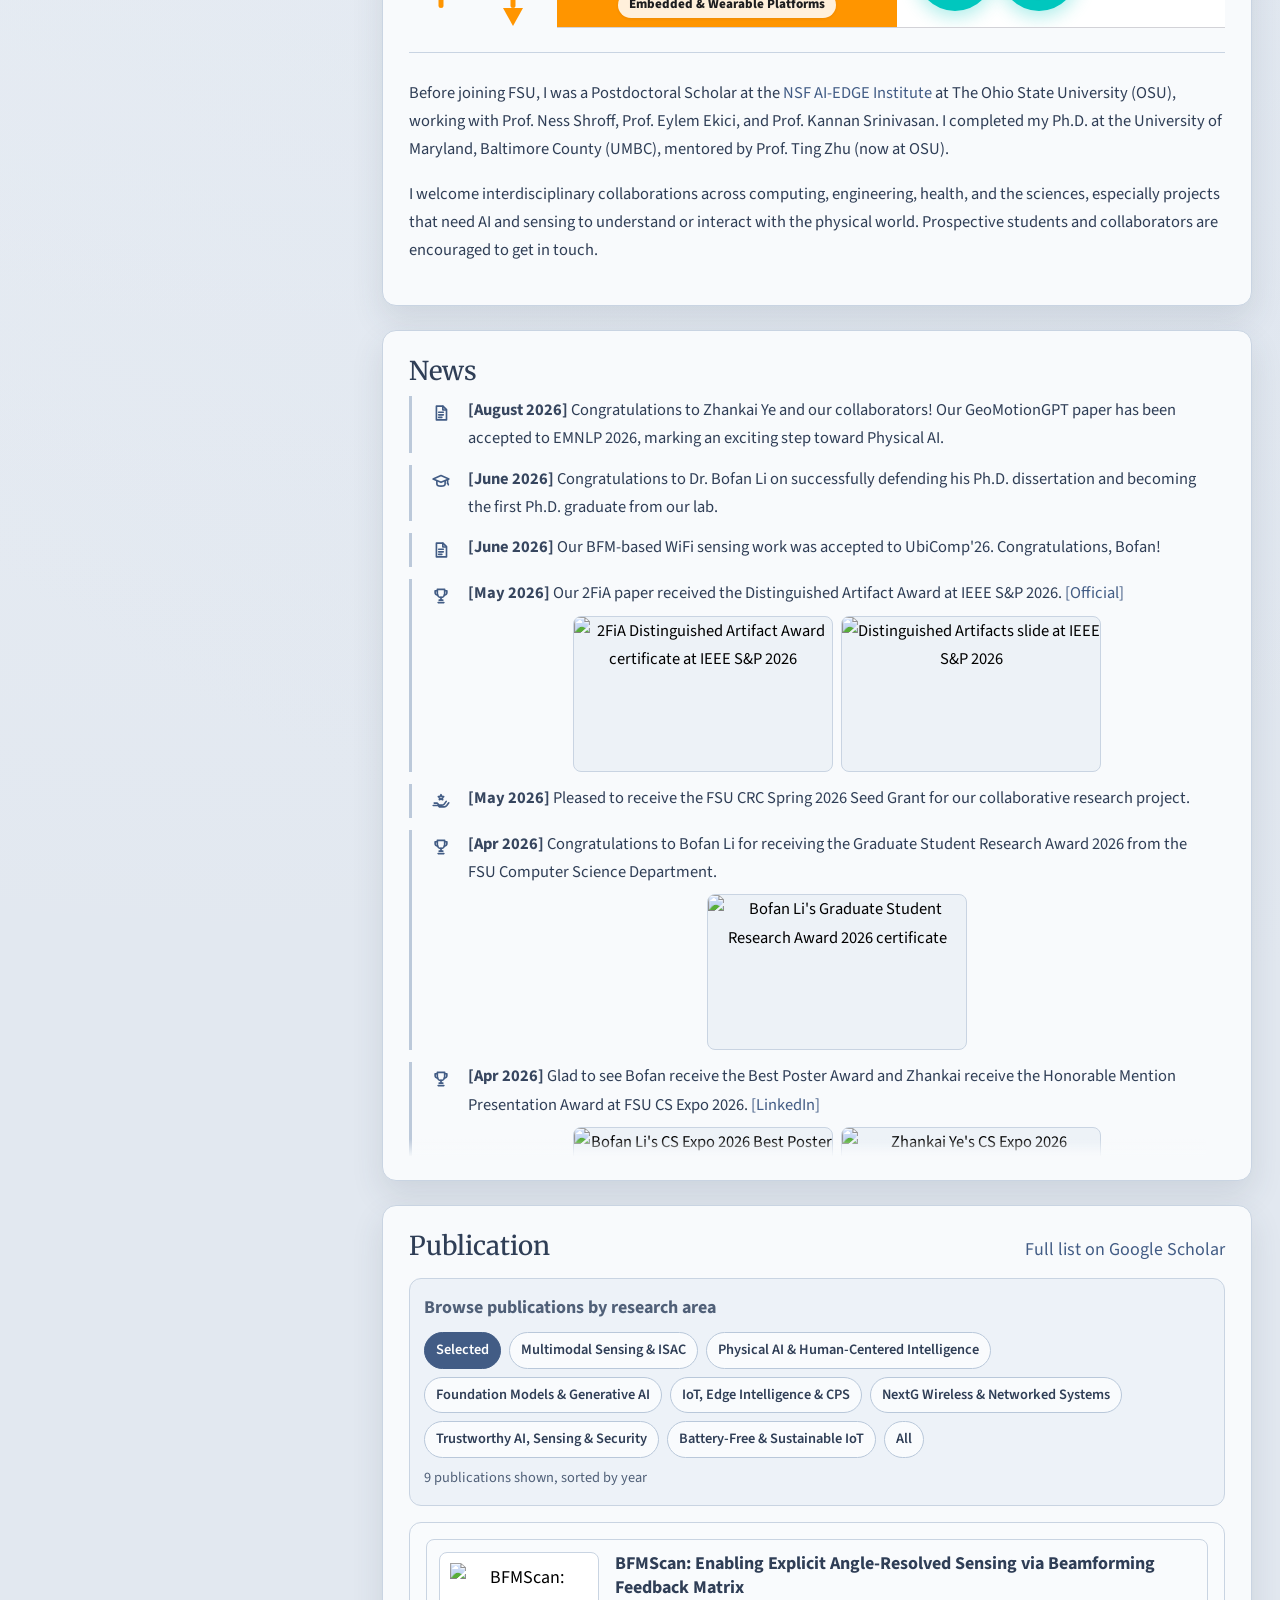
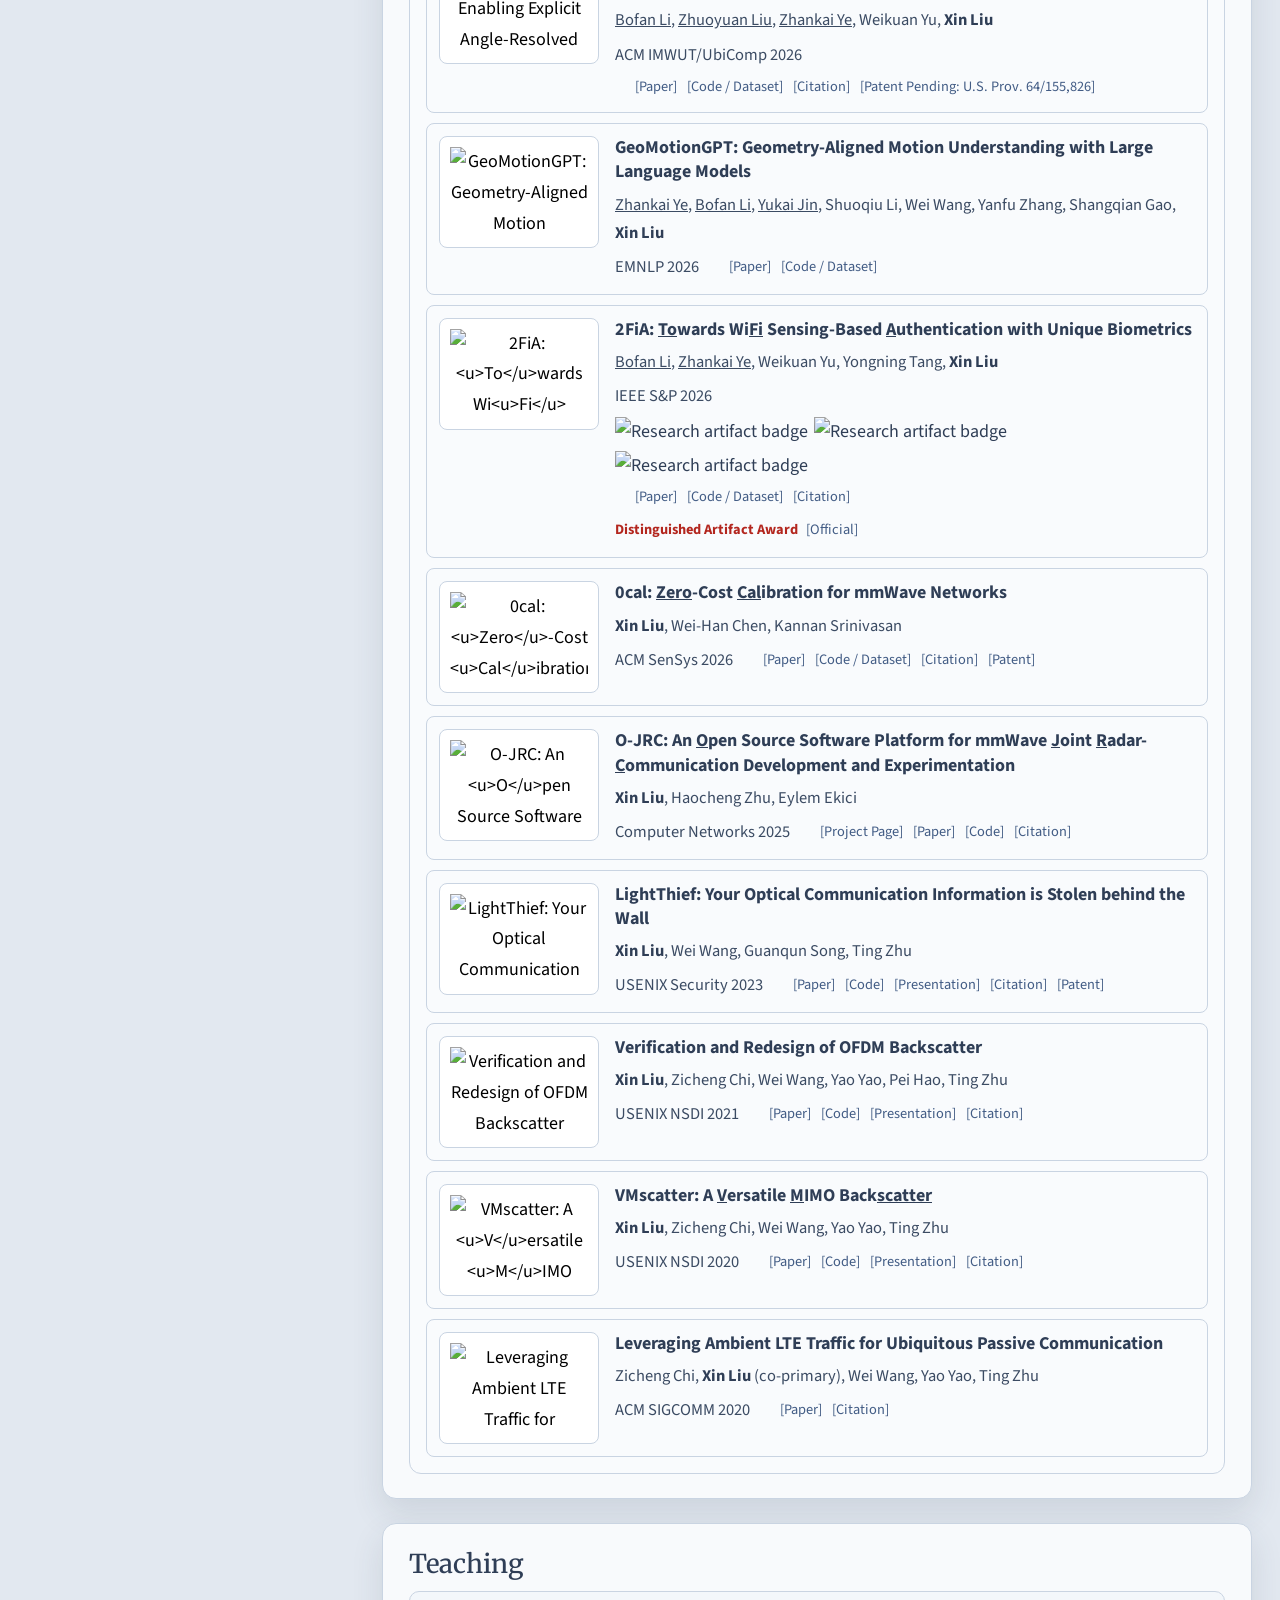
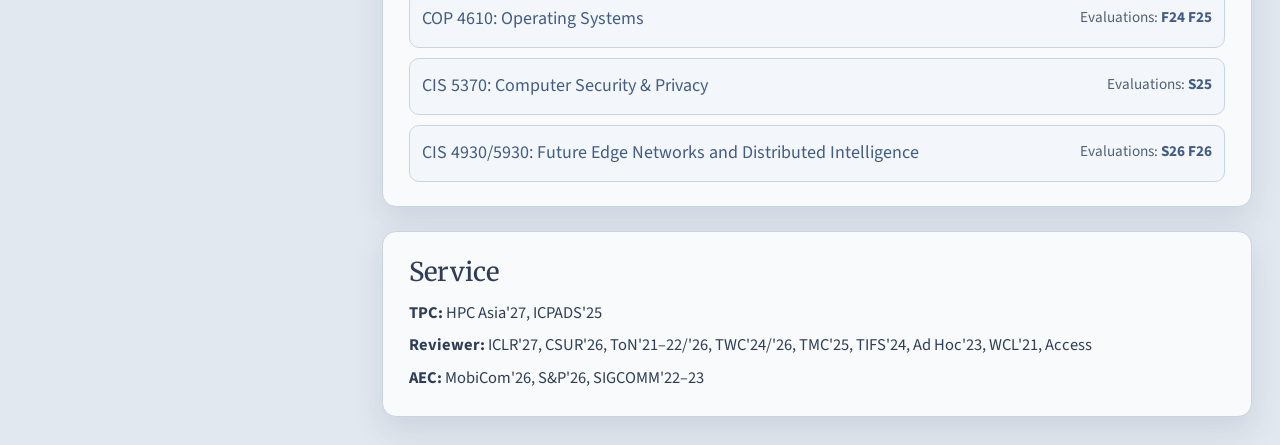
==== commit 898be35f: "Retire the pronunciation guide now that Bruce is in the name; fix the blurred group-photo path" ====
--- a/index.html
+++ b/index.html
@@ -29,6 +29,7 @@
       <div class="brand-block">
         <h1 class="brand-name">
           <span class="name-text">Xin (Bruce) Liu</span>
+          <!-- Pronunciation guide retired: "Bruce" does the job now.
           <span class="name-meta">
             <span class="pronunciation" aria-label="Pronunciation">/shin lee-oo/</span>
             <button class="audio-btn" id="play-name" type="button" aria-label="Play pronunciation" title="Play pronunciation">
@@ -39,6 +40,8 @@
               </svg>
             </button>
           </span>
+          -->
+
         </h1>
         <p class="brand-role">
           <button class="brand-role-link" type="button" onclick="window.location.href='https://mapmyvisitors.com/web/1c5sw'" aria-label="Open website visitor analytics page">Assistant Professor</button><br>
@@ -445,7 +448,7 @@
 
   <script src="https://code.jquery.com/jquery-3.5.1.slim.min.js"></script>
   <script src="https://stackpath.bootstrapcdn.com/bootstrap/4.5.0/js/bootstrap.bundle.min.js"></script>
-  <script src="js/homepage.js?v=20261017-blind"></script>
+  <script src="js/homepage.js?v=20261029-bruce"></script>
   <div style="display: none;" aria-hidden="true">
     <script type="text/javascript" id="mapmyvisitors" src="https://mapmyvisitors.com/map.js?d=RX6JZVxpvzyAHlsWxTEyKE_hWPQXmGtbEacN4FuhKgY&cl=ffffff&w=a"></script>
   </div>
